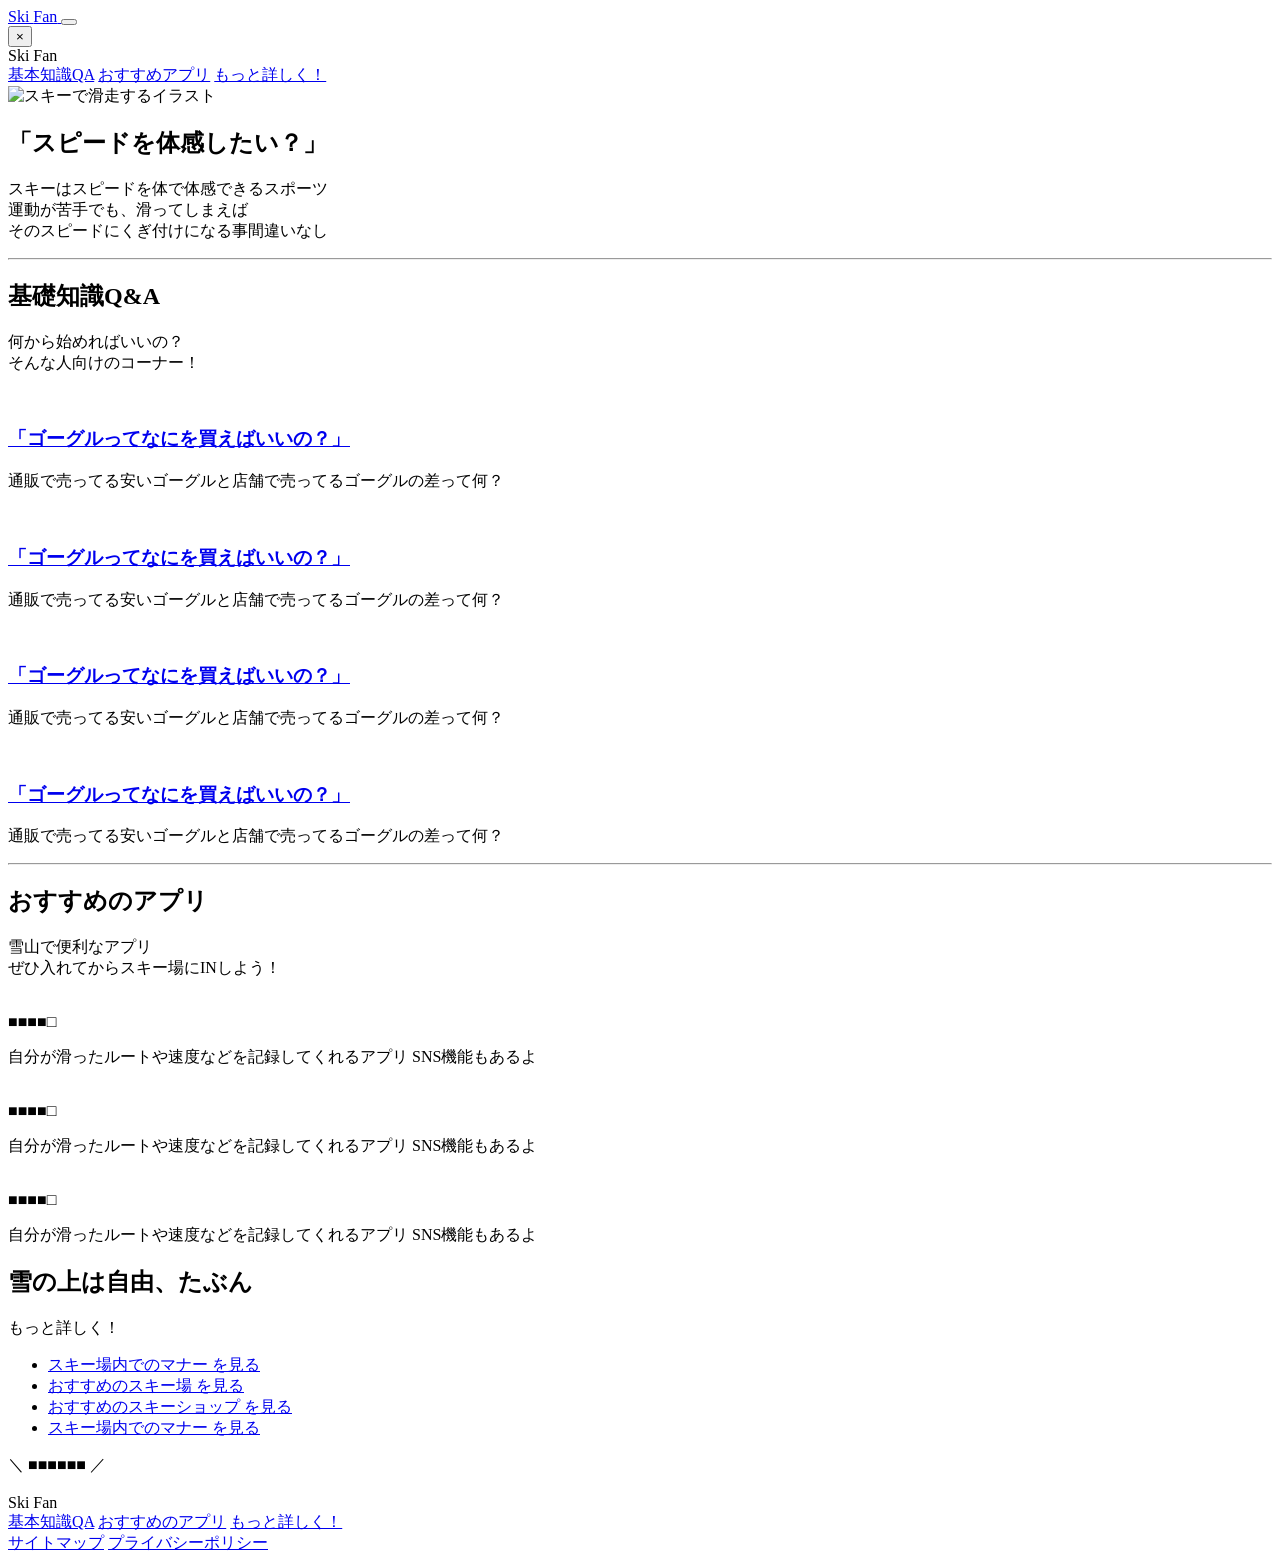
==== index.html @ c91d2675 "Update index.html 20260702更新トップページ" ====
<!doctype html>
<html lang="ja">
  <head>
    <meta charset="UTF-8" />
    <meta name="viewport" content="width=device-width, initial-scale=1.0" />
    <title>Ski Fan｜スキー初心者向け情報サイト</title>
    <link rel="stylesheet" href="css/common.css" />
    <link rel="stylesheet" href="css/style.css" />
  </head>
  <body>
    <!-- ヘッダー -->
    <header class="header">
      <a href="index.html" class="logo">
        Ski
        <span>Fan</span>
      </a>
      <button class="menu-toggle" aria-label="メニューを開く" aria-expanded="false">
        <span></span>
        <span></span>
        <span></span>
      </button>
    </header>

    <!-- ハンバーガーメニュー（開閉オーバーレイ） -->
    <div class="menu-overlay" id="menuOverlay">
      <button class="menu-close" aria-label="メニューを閉じる">×</button>
      <div class="menu-logo">
        Ski
        <span>Fan</span>
      </div>
      <nav class="menu-nav">
        <a href="#qa">基本知識QA</a>
        <a href="#apps">おすすめアプリ</a>
        <a href="#more">もっと詳しく！</a>
      </nav>
    </div>

    <main>
      <!-- ヒーロー -->
      <section class="hero">
        <img src="img/top.png" alt="スキーで滑走するイラスト" class="hero-img" />
      </section>

      <!-- キャッチコピー -->
      <section class="catch">
        <h1>「スピードを体感したい？」</h1>
        <p class="lead">
          スキーはスピードを体で体感できるスポーツ
          <br />
          運動が苦手でも、滑ってしまえば
          <br />
          そのスピードにくぎ付けになる事間違いなし
        </p>
      </section>

      <hr class="divider" />

      <!-- 基礎知識QA -->
      <section class="qa" id="qa">
        <div class="section-heading">
          <h2>基礎知識Q&A</h2>
          <p>
            何から始めればいいの？
            <br />
            そんな人向けのコーナー！
          </p>
        </div>

        <div class="qa-grid">
          <article class="qa-card">
            <a href="article.html" class="qa-thumb">
              <img src="images/qa-thumb-1.png" alt="" />
            </a>
            <h3><a href="article.html">「ゴーグルってなにを買えばいいの？」</a></h3>
            <p>通販で売ってる安いゴーグルと店舗で売ってるゴーグルの差って何？</p>
          </article>

          <article class="qa-card">
            <a href="article.html" class="qa-thumb">
              <img src="images/qa-thumb-2.png" alt="" />
            </a>
            <h3><a href="article.html">「ゴーグルってなにを買えばいいの？」</a></h3>
            <p>通販で売ってる安いゴーグルと店舗で売ってるゴーグルの差って何？</p>
          </article>

          <article class="qa-card">
            <a href="article.html" class="qa-thumb">
              <img src="images/qa-thumb-3.png" alt="" />
            </a>
            <h3><a href="article.html">「ゴーグルってなにを買えばいいの？」</a></h3>
            <p>通販で売ってる安いゴーグルと店舗で売ってるゴーグルの差って何？</p>
          </article>

          <article class="qa-card">
            <a href="article.html" class="qa-thumb">
              <img src="images/qa-thumb-4.png" alt="" />
            </a>
            <h3><a href="article.html">「ゴーグルってなにを買えばいいの？」</a></h3>
            <p>通販で売ってる安いゴーグルと店舗で売ってるゴーグルの差って何？</p>
          </article>
        </div>
      </section>

      <hr class="divider" />

      <!-- おすすめのアプリ -->
      <section class="apps" id="apps">
        <div class="section-heading">
          <h2>おすすめのアプリ</h2>
          <p>
            雪山で便利なアプリ
            <br />
            ぜひ入れてからスキー場にINしよう！
          </p>
        </div>

        <div class="apps-grid">
          <article class="app-card">
            <div class="app-thumb"><img src="images/app-thumb-1.png" alt="" /></div>
            <div class="app-rating" aria-label="評価4">■■■■□</div>
            <p>自分が滑ったルートや速度などを記録してくれるアプリ SNS機能もあるよ</p>
          </article>

          <article class="app-card">
            <div class="app-thumb"><img src="images/app-thumb-2.png" alt="" /></div>
            <div class="app-rating" aria-label="評価4">■■■■□</div>
            <p>自分が滑ったルートや速度などを記録してくれるアプリ SNS機能もあるよ</p>
          </article>

          <article class="app-card">
            <div class="app-thumb"><img src="images/app-thumb-3.png" alt="" /></div>
            <div class="app-rating" aria-label="評価4">■■■■□</div>
            <p>自分が滑ったルートや速度などを記録してくれるアプリ SNS機能もあるよ</p>
          </article>
        </div>
      </section>

      <!-- バナー：雪の上は自由、たぶん -->
      <section class="banner" id="more">
        <div class="banner-inner">
          <h2>雪の上は自由、たぶん</h2>
          <div class="banner-links">
            <p class="banner-links-title">もっと詳しく！</p>
            <ul>
              <li>
                <a href="#">
                  スキー場内でのマナー
                  <span>を見る</span>
                </a>
              </li>
              <li>
                <a href="#">
                  おすすめのスキー場
                  <span>を見る</span>
                </a>
              </li>
              <li>
                <a href="#">
                  おすすめのスキーショップ
                  <span>を見る</span>
                </a>
              </li>
              <li>
                <a href="#">
                  スキー場内でのマナー
                  <span>を見る</span>
                </a>
              </li>
            </ul>
          </div>
        </div>
      </section>

      <!-- 装飾区切り -->
      <div class="section-divider">
        <span class="arrow arrow-left">＼</span>
        <span class="marks">■■■■■■</span>
        <span class="arrow arrow-right">／</span>
      </div>

      <!-- CTA画像バナー -->
      <section class="cta-image">
        <img src="images/cta-banner.png" alt="" />
      </section>
    </main>

    <!-- フッター -->
    <footer class="footer">
      <div class="footer-logo">
        Ski
        <span>Fan</span>
      </div>
      <nav class="footer-nav">
        <a href="#qa">基本知識QA</a>
        <a href="#apps">おすすめのアプリ</a>
        <a href="#more">もっと詳しく！</a>
      </nav>
      <div class="footer-bottom">
        <a href="#">サイトマップ</a>
        <a href="#">プライバシーポリシー</a>
      </div>
    </footer>

    <script src="js/menu.js"></script>
  </body>
</html>
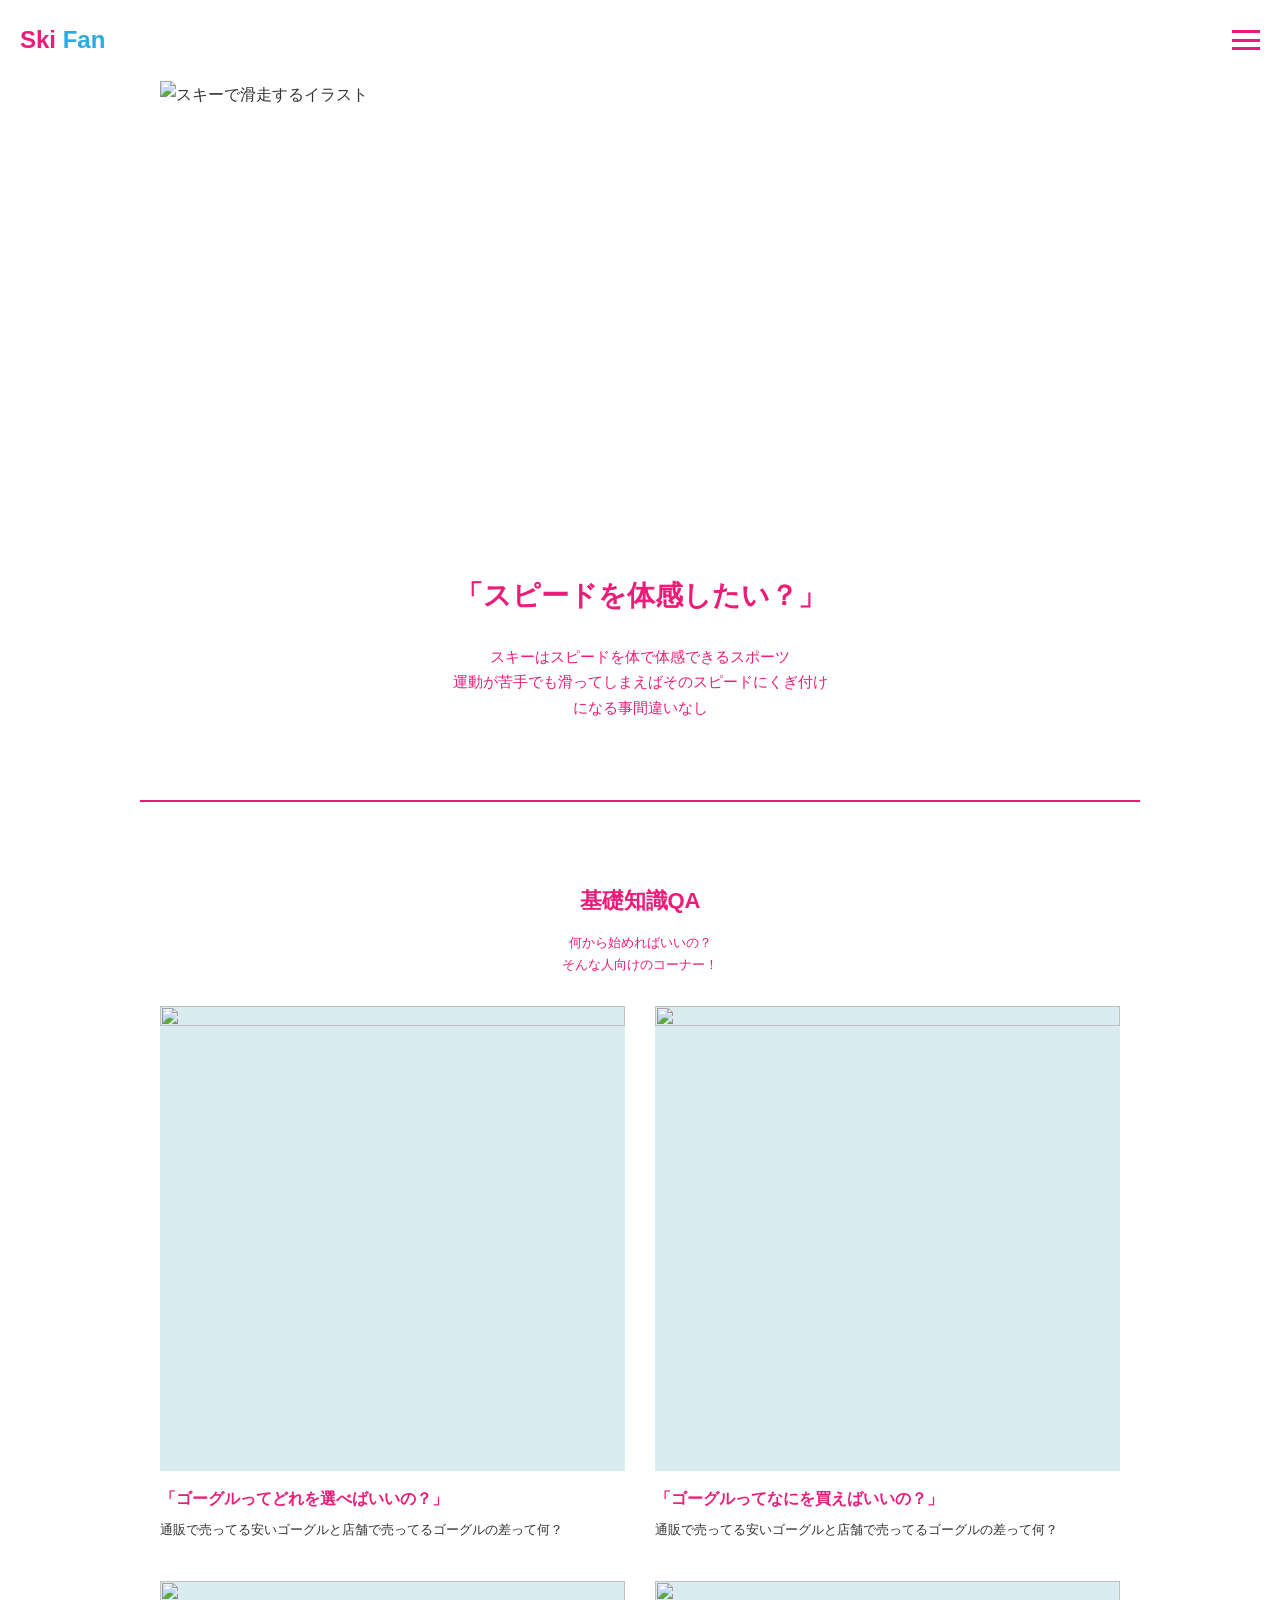
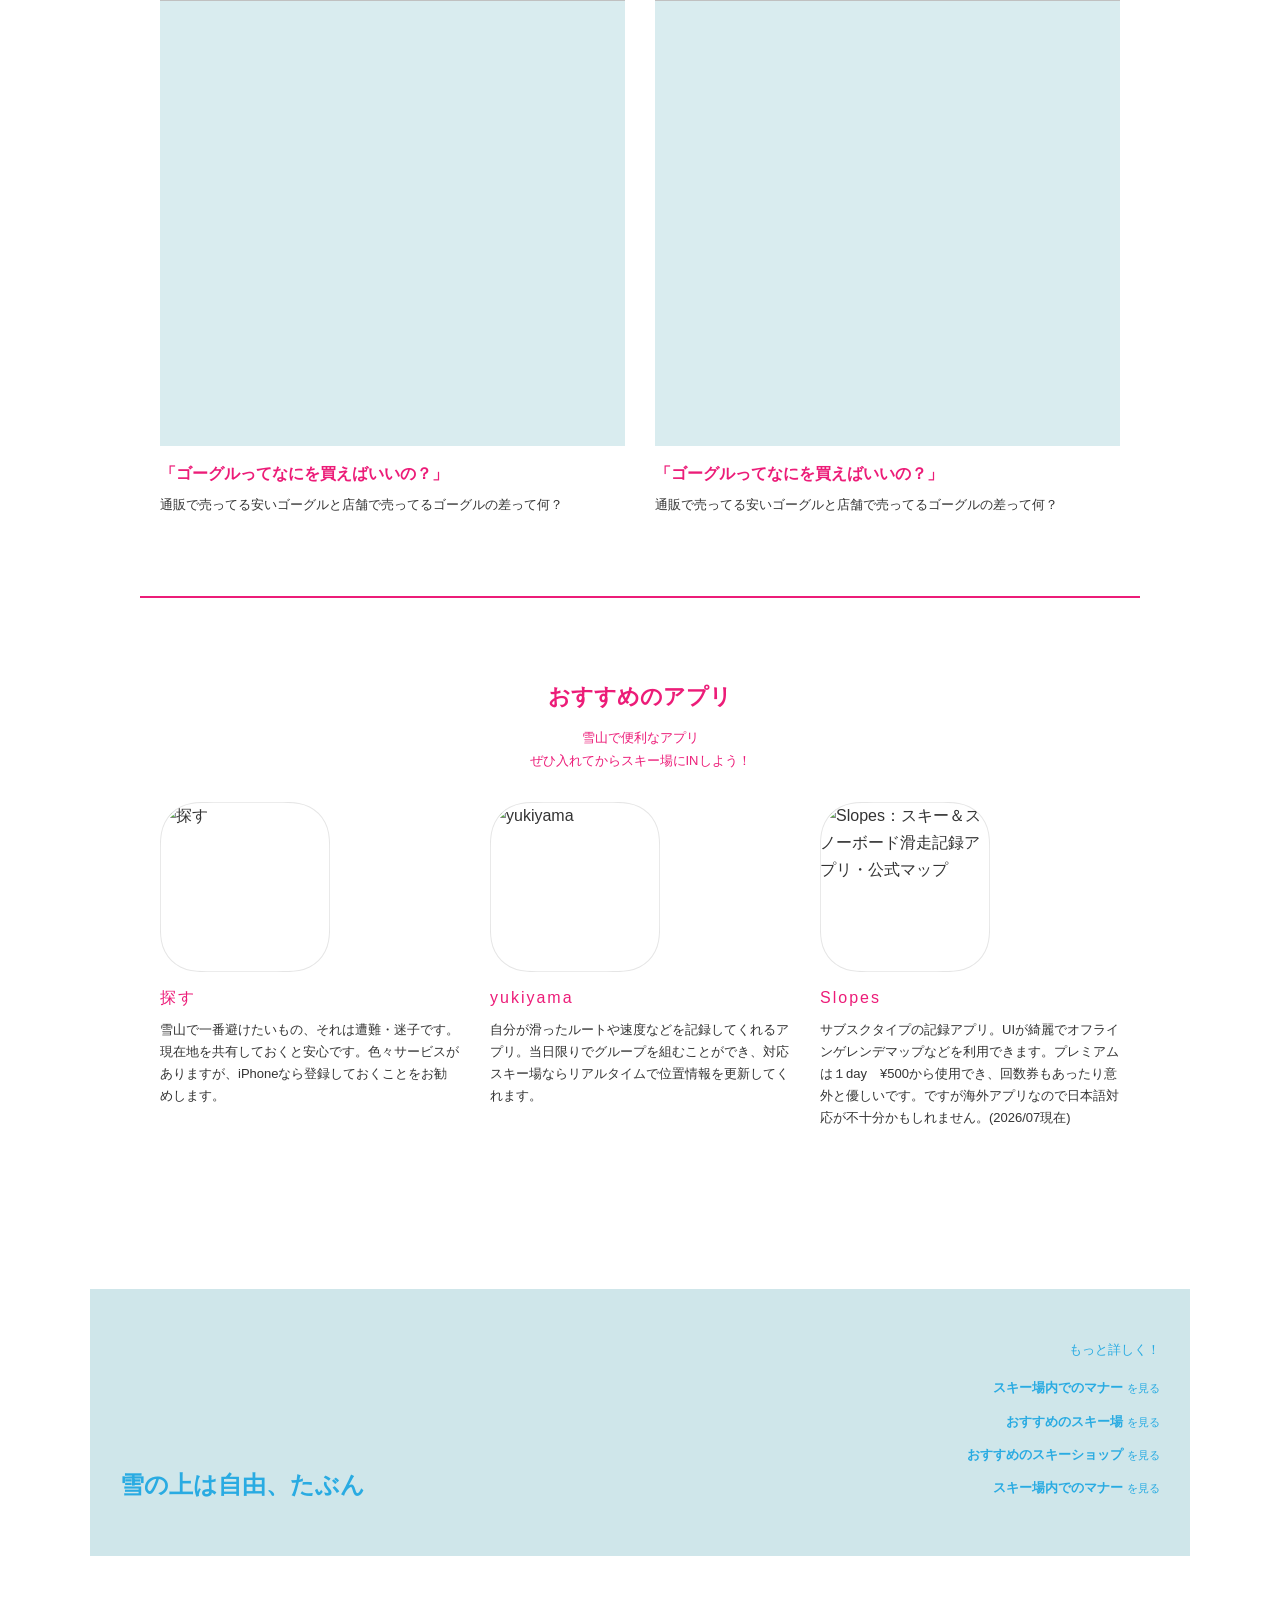
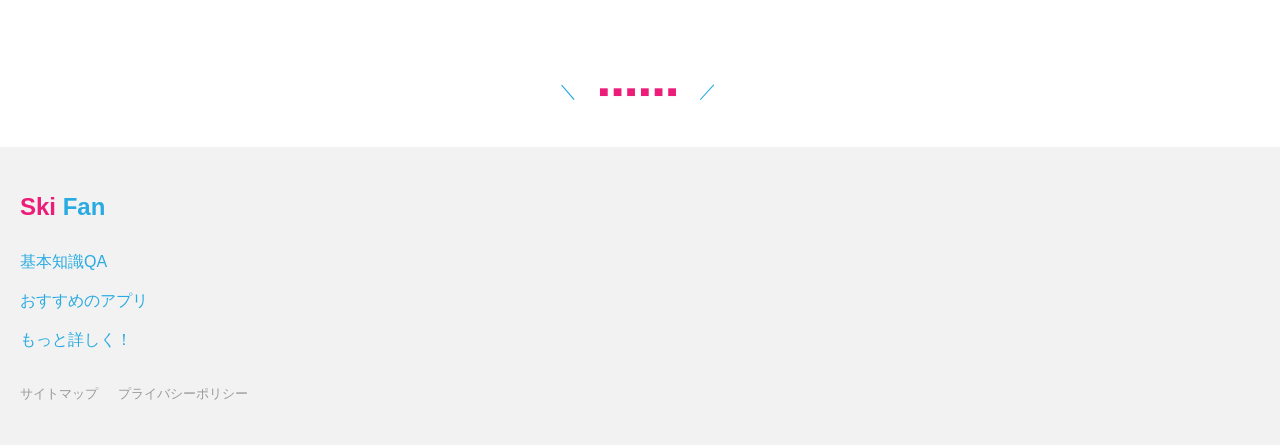
==== commit 0e4c4fad: "20260709更新　Top" ====
--- a/index.html
+++ b/index.html
@@ -6,59 +6,85 @@
     <title>Ski Fan｜スキー初心者向け情報サイト</title>
     <link rel="stylesheet" href="css/common.css" />
     <link rel="stylesheet" href="css/style.css" />
+    <link rel="preconnect" href="https://fonts.googleapis.com" />
+    <link rel="preconnect" href="https://fonts.gstatic.com" crossorigin />
+    <link href="https://fonts.googleapis.com/css2?family=Dela+Gothic+One&display=swap" rel="stylesheet" />
   </head>
+  <script src="js/menu.js"></script>
   <body>
-    <!-- ヘッダー -->
+    <!-- ============================================================
+     ヘッダー
+     ロゴ（左）とハンバーガーメニューのアイコン（右）を横並びに配置
+     ============================================================ -->
     <header class="header">
+      <!-- サイトロゴ。トップページへのリンクを兼ねる -->
       <a href="index.html" class="logo">
         Ski
         <span>Fan</span>
       </a>
-      <button class="menu-toggle" aria-label="メニューを開く" aria-expanded="false">
+
+      <!-- ①これは残す：開閉を判定するチェックボックス -->
+      <input type="checkbox" id="menuCheck" class="menu-check" />
+
+      <!-- ②これも残す：ハンバーガーアイコン -->
+      <label for="menuCheck" class="menu-toggle" aria-label="メニューを開く">
         <span></span>
         <span></span>
         <span></span>
-      </button>
+      </label>
+
+      <!-- ③これも残す：メニュー全体を覆うオーバーレイ -->
+      <div class="menu-overlay">
+        <label for="menuCheck" class="menu-close" aria-label="メニューを閉じる">×</label>
+        <div class="menu-logo">
+          Ski
+          <span>Fan</span>
+        </div>
+
+        <!-- ④ここだけ変更：labelで包むのをやめて、普通のaに戻す -->
+        <nav class="menu-nav">
+          <a href="index.html#qa">基本知識QA</a>
+          <a href="index.html#apps">おすすめアプリ</a>
+          <a href="index.html#more">もっと詳しく！</a>
+        </nav>
+      </div>
     </header>
 
-    <!-- ハンバーガーメニュー（開閉オーバーレイ） -->
-    <div class="menu-overlay" id="menuOverlay">
-      <button class="menu-close" aria-label="メニューを閉じる">×</button>
-      <div class="menu-logo">
-        Ski
-        <span>Fan</span>
-      </div>
-      <nav class="menu-nav">
-        <a href="#qa">基本知識QA</a>
-        <a href="#apps">おすすめアプリ</a>
-        <a href="#more">もっと詳しく！</a>
-      </nav>
-    </div>
-
     <main>
-      <!-- ヒーロー -->
+      <!-- ------------------------------------------------------------
+       ヒーローセクション
+       スキーヤーのイラスト1枚を大きく表示するだけのシンプルな構成
+       ------------------------------------------------------------ -->
       <section class="hero">
-        <img src="img/top.png" alt="スキーで滑走するイラスト" class="hero-img" />
-      </section>
-
-      <!-- キャッチコピー -->
+        <img src="img/Top1.png" alt="スキーで滑走するイラスト" class="hero-img" />
+      </section>
+
+      <!-- ------------------------------------------------------------
+       キャッチコピーセクション
+       見出し(h1)＋リード文
+       ------------------------------------------------------------ -->
       <section class="catch">
         <h1>「スピードを体感したい？」</h1>
         <p class="lead">
           スキーはスピードを体で体感できるスポーツ
           <br />
-          運動が苦手でも、滑ってしまえば
+          運動が苦手でも滑ってしまえばそのスピードにくぎ付け
           <br />
-          そのスピードにくぎ付けになる事間違いなし
+          になる事間違いなし
         </p>
       </section>
 
+      <!-- セクション間の区切り線（ピンクの1本線） -->
       <hr class="divider" />
 
-      <!-- 基礎知識QA -->
+      <!-- ------------------------------------------------------------
+       基礎知識QAセクション
+       見出しブロック＋カード4枚（2列×2行のグリッド）
+       ------------------------------------------------------------ -->
       <section class="qa" id="qa">
+        <!-- セクション共通の見出しブロック（タイトル＋説明文） -->
         <div class="section-heading">
-          <h2>基礎知識Q&A</h2>
+          <h2>基礎知識QA</h2>
           <p>
             何から始めればいいの？
             <br />
@@ -66,12 +92,17 @@
           </p>
         </div>
 
+        <!-- QAカードを並べるグリッド。CSS側で2列に指定している -->
         <div class="qa-grid">
+          <!-- ▼QAカード1枚分のセット。同じ構造を4回繰り返している -->
           <article class="qa-card">
+            <!-- サムネイル画像。クリックで記事詳細ページへ遷移 -->
             <a href="article.html" class="qa-thumb">
-              <img src="images/qa-thumb-1.png" alt="" />
-            </a>
-            <h3><a href="article.html">「ゴーグルってなにを買えばいいの？」</a></h3>
+              <img src="img/samune1.png" alt="" />
+            </a>
+            <!-- 記事タイトル（h3）もリンクにする -->
+            <h3><a href="article.html">「ゴーグルってどれを選べばいいの？」</a></h3>
+            <!-- 記事の要約文 -->
             <p>通販で売ってる安いゴーグルと店舗で売ってるゴーグルの差って何？</p>
           </article>
 
@@ -98,12 +129,18 @@
             <h3><a href="article.html">「ゴーグルってなにを買えばいいの？」</a></h3>
             <p>通販で売ってる安いゴーグルと店舗で売ってるゴーグルの差って何？</p>
           </article>
-        </div>
-      </section>
+          <!-- ▲QAカードここまで -->
+        </div>
+        <!-- /qa-grid -->
+      </section>
+      <!-- /qa -->
 
       <hr class="divider" />
 
-      <!-- おすすめのアプリ -->
+      <!-- ------------------------------------------------------------
+       おすすめのアプリセクション
+       見出しブロック＋カード3枚（横並び3列）
+       ------------------------------------------------------------ -->
       <section class="apps" id="apps">
         <div class="section-heading">
           <h2>おすすめのアプリ</h2>
@@ -115,33 +152,195 @@
         </div>
 
         <div class="apps-grid">
+          <!-- ▼アプリカード1枚分。同じ構造を3回繰り返している -->
           <article class="app-card">
-            <div class="app-thumb"><img src="images/app-thumb-1.png" alt="" /></div>
-            <div class="app-rating" aria-label="評価4">■■■■□</div>
-            <p>自分が滑ったルートや速度などを記録してくれるアプリ SNS機能もあるよ</p>
+            <a
+              href="https://apps.apple.com/jp/app/%E6%8E%A2%E3%81%99/id1514844621?itscg=30200&itsct=apps_box_artwork&mttnsubad=1514844621"
+              style="
+                position: relative;
+                width: 170px;
+                height: 170px;
+                overflow: hidden;
+                display: inline-block;
+                vertical-align: middle;
+                --app-icon-mask: url(&quot;data:image/svg+xml,%0A%3Csvg%20xmlns%3D%22http%3A%2F%2Fwww.w3.org%2F2000%2Fsvg%22%20xml%3Aspace%3D%22preserve%22%20viewBox%3D%220%200%20230.5%20230.5%22%3E%0A%20%20%3Cpath%20fill-rule%3D%22evenodd%22%20stroke-linejoin%3D%22round%22%20stroke-miterlimit%3D%221.4%22%20clip-rule%3D%22evenodd%22%20d%3D%22M158.2%20230H64.1a320%20320%200%200%201-7-.1c-5%200-10-.5-15-1.3a50.8%2050.8%200%200%201-14.4-4.8%2048.2%2048.2%200%200%201-21-21%2050.9%2050.9%200%200%201-4.8-14.4%20100.7%20100.7%200%200%201-1.3-15v-7l-.1-8.2V64.1a320%20320%200%200%201%20.1-7c0-5%20.5-10%201.3-15a50.7%2050.7%200%200%201%204.8-14.4%2048.2%2048.2%200%200%201%2021-21%2051%2051%200%200%201%2014.4-4.8c5-.8%2010-1.2%2015-1.3a320%20320%200%200%201%207%200l8.2-.1h94.1a320%20320%200%200%201%207%20.1c5%200%2010%20.5%2015%201.3a52%2052%200%200%201%2014.4%204.8%2048.2%2048.2%200%200%201%2021%2021%2050.9%2050.9%200%200%201%204.8%2014.4c.8%205%201.2%2010%201.3%2015a320%20320%200%200%201%20.1%207v102.3l-.1%207c0%205-.5%2010-1.3%2015a50.7%2050.7%200%200%201-4.8%2014.4%2048.2%2048.2%200%200%201-21%2021%2050.8%2050.8%200%200%201-14.4%204.8c-5%20.8-10%201.2-15%201.3a320%20320%200%200%201-7%200l-8.2.1z%22%2F%3E%0A%3C%2Fsvg%3E%0A&quot;);
+              "
+            >
+              <img
+                src="https://is1-ssl.mzstatic.com/image/thumb/Purple221/v4/e7/f8/dc/e7f8dca5-9326-58ce-a058-74269c035717/findmy-0-0-1x_U007epad-0-1-sRGB-85-220.png/540x540bb.jpg"
+                alt="探す"
+                style="
+                  width: 100%;
+                  height: 100%;
+                  object-fit: contain;
+                  mask-image: var(--app-icon-mask);
+                  -webkit-mask-image: var(--app-icon-mask);
+                "
+              />
+
+              <svg
+                xmlns="http://www.w3.org/2000/svg"
+                viewBox="0 0 230.5 230.5"
+                style="
+                  position: absolute;
+                  top: 0;
+                  left: 0;
+                  width: 100%;
+                  height: 100%;
+                  pointer-events: none;
+                  box-sizing: border-box;
+                "
+              >
+                <path
+                  fill="none"
+                  stroke="#000"
+                  stroke-linejoin="round"
+                  stroke-miterlimit="1.4"
+                  stroke-opacity=".1"
+                  stroke-width="1"
+                  d="M158.2 230H64.1a320 320 0 0 1-7-.1c-5 0-10-.5-15-1.3a50.8 50.8 0 0 1-14.4-4.8 48.2 48.2 0 0 1-21-21 50.9 50.9 0 0 1-4.8-14.4 100.7 100.7 0 0 1-1.3-15v-7l-.1-8.2V64.1a320 320 0 0 1 .1-7c0-5 .5-10 1.3-15a50.7 50.7 0 0 1 4.8-14.4 48.2 48.2 0 0 1 21-21 51 51 0 0 1 14.4-4.8c5-.8 10-1.2 15-1.3a320 320 0 0 1 7 0l8.2-.1h94.1a320 320 0 0 1 7 .1c5 0 10 .5 15 1.3a52 52 0 0 1 14.4 4.8 48.2 48.2 0 0 1 21 21 50.9 50.9 0 0 1 4.8 14.4c.8 5 1.2 10 1.3 15a320 320 0 0 1 .1 7v102.3l-.1 7c0 5-.5 10-1.3 15a50.7 50.7 0 0 1-4.8 14.4 48.2 48.2 0 0 1-21 21 50.8 50.8 0 0 1-14.4 4.8c-5 .8-10 1.2-15 1.3a320 320 0 0 1-7 0l-8.2.1z"
+                  clip-rule="evenodd"
+                  vector-effect="non-scaling-stroke"
+                />
+              </svg>
+            </a>
+            <div class="app-rating" aria-label="評価4">探す</div>
+            <p>
+              雪山で一番避けたいもの、それは遭難・迷子です。現在地を共有しておくと安心です。色々サービスがありますが、iPhoneなら登録しておくことをお勧めします。
+            </p>
           </article>
 
           <article class="app-card">
-            <div class="app-thumb"><img src="images/app-thumb-2.png" alt="" /></div>
-            <div class="app-rating" aria-label="評価4">■■■■□</div>
-            <p>自分が滑ったルートや速度などを記録してくれるアプリ SNS機能もあるよ</p>
+            <a
+              href="https://apps.apple.com/jp/app/yukiyama/id1147889436?itscg=30200&itsct=apps_box_artwork&mttnsubad=1147889436"
+              style="
+                position: relative;
+                width: 170px;
+                height: 170px;
+                overflow: hidden;
+                display: inline-block;
+                vertical-align: middle;
+                --app-icon-mask: url(&quot;data:image/svg+xml,%0A%3Csvg%20xmlns%3D%22http%3A%2F%2Fwww.w3.org%2F2000%2Fsvg%22%20xml%3Aspace%3D%22preserve%22%20viewBox%3D%220%200%20230.5%20230.5%22%3E%0A%20%20%3Cpath%20fill-rule%3D%22evenodd%22%20stroke-linejoin%3D%22round%22%20stroke-miterlimit%3D%221.4%22%20clip-rule%3D%22evenodd%22%20d%3D%22M158.2%20230H64.1a320%20320%200%200%201-7-.1c-5%200-10-.5-15-1.3a50.8%2050.8%200%200%201-14.4-4.8%2048.2%2048.2%200%200%201-21-21%2050.9%2050.9%200%200%201-4.8-14.4%20100.7%20100.7%200%200%201-1.3-15v-7l-.1-8.2V64.1a320%20320%200%200%201%20.1-7c0-5%20.5-10%201.3-15a50.7%2050.7%200%200%201%204.8-14.4%2048.2%2048.2%200%200%201%2021-21%2051%2051%200%200%201%2014.4-4.8c5-.8%2010-1.2%2015-1.3a320%20320%200%200%201%207%200l8.2-.1h94.1a320%20320%200%200%201%207%20.1c5%200%2010%20.5%2015%201.3a52%2052%200%200%201%2014.4%204.8%2048.2%2048.2%200%200%201%2021%2021%2050.9%2050.9%200%200%201%204.8%2014.4c.8%205%201.2%2010%201.3%2015a320%20320%200%200%201%20.1%207v102.3l-.1%207c0%205-.5%2010-1.3%2015a50.7%2050.7%200%200%201-4.8%2014.4%2048.2%2048.2%200%200%201-21%2021%2050.8%2050.8%200%200%201-14.4%204.8c-5%20.8-10%201.2-15%201.3a320%20320%200%200%201-7%200l-8.2.1z%22%2F%3E%0A%3C%2Fsvg%3E%0A&quot;);
+              "
+            >
+              <img
+                src="https://is1-ssl.mzstatic.com/image/thumb/Purple211/v4/50/df/f4/50dff437-3c5c-883f-e16b-d0c596890c22/AppIcon-0-0-1x_U007emarketing-0-8-0-85-220.png/540x540bb.jpg"
+                alt="yukiyama"
+                style="
+                  width: 100%;
+                  height: 100%;
+                  object-fit: contain;
+                  mask-image: var(--app-icon-mask);
+                  -webkit-mask-image: var(--app-icon-mask);
+                "
+              />
+
+              <svg
+                xmlns="http://www.w3.org/2000/svg"
+                viewBox="0 0 230.5 230.5"
+                style="
+                  position: absolute;
+                  top: 0;
+                  left: 0;
+                  width: 100%;
+                  height: 100%;
+                  pointer-events: none;
+                  box-sizing: border-box;
+                "
+              >
+                <path
+                  fill="none"
+                  stroke="#000"
+                  stroke-linejoin="round"
+                  stroke-miterlimit="1.4"
+                  stroke-opacity=".1"
+                  stroke-width="1"
+                  d="M158.2 230H64.1a320 320 0 0 1-7-.1c-5 0-10-.5-15-1.3a50.8 50.8 0 0 1-14.4-4.8 48.2 48.2 0 0 1-21-21 50.9 50.9 0 0 1-4.8-14.4 100.7 100.7 0 0 1-1.3-15v-7l-.1-8.2V64.1a320 320 0 0 1 .1-7c0-5 .5-10 1.3-15a50.7 50.7 0 0 1 4.8-14.4 48.2 48.2 0 0 1 21-21 51 51 0 0 1 14.4-4.8c5-.8 10-1.2 15-1.3a320 320 0 0 1 7 0l8.2-.1h94.1a320 320 0 0 1 7 .1c5 0 10 .5 15 1.3a52 52 0 0 1 14.4 4.8 48.2 48.2 0 0 1 21 21 50.9 50.9 0 0 1 4.8 14.4c.8 5 1.2 10 1.3 15a320 320 0 0 1 .1 7v102.3l-.1 7c0 5-.5 10-1.3 15a50.7 50.7 0 0 1-4.8 14.4 48.2 48.2 0 0 1-21 21 50.8 50.8 0 0 1-14.4 4.8c-5 .8-10 1.2-15 1.3a320 320 0 0 1-7 0l-8.2.1z"
+                  clip-rule="evenodd"
+                  vector-effect="non-scaling-stroke"
+                />
+              </svg>
+            </a>
+            <div class="app-rating" aria-label="評価4">yukiyama</div>
+            <p>
+              自分が滑ったルートや速度などを記録してくれるアプリ。当日限りでグループを組むことができ、対応スキー場ならリアルタイムで位置情報を更新してくれます。
+            </p>
           </article>
 
           <article class="app-card">
-            <div class="app-thumb"><img src="images/app-thumb-3.png" alt="" /></div>
-            <div class="app-rating" aria-label="評価4">■■■■□</div>
-            <p>自分が滑ったルートや速度などを記録してくれるアプリ SNS機能もあるよ</p>
-          </article>
-        </div>
-      </section>
-
-      <!-- バナー：雪の上は自由、たぶん -->
+            <a
+              href="https://apps.apple.com/jp/app/slopes-%E3%82%B9%E3%82%AD%E3%83%BC-%E3%82%B9%E3%83%8E%E3%83%BC%E3%83%9C%E3%83%BC%E3%83%89%E6%BB%91%E8%B5%B0%E8%A8%98%E9%8C%B2%E3%82%A2%E3%83%97%E3%83%AA-%E5%85%AC%E5%BC%8F%E3%83%9E%E3%83%83%E3%83%97/id643351983?itscg=30200&itsct=apps_box_artwork&mttnsubad=643351983"
+              style="
+                position: relative;
+                width: 170px;
+                height: 170px;
+                overflow: hidden;
+                display: inline-block;
+                vertical-align: middle;
+                --app-icon-mask: url(&quot;data:image/svg+xml,%0A%3Csvg%20xmlns%3D%22http%3A%2F%2Fwww.w3.org%2F2000%2Fsvg%22%20xml%3Aspace%3D%22preserve%22%20viewBox%3D%220%200%20230.5%20230.5%22%3E%0A%20%20%3Cpath%20fill-rule%3D%22evenodd%22%20stroke-linejoin%3D%22round%22%20stroke-miterlimit%3D%221.4%22%20clip-rule%3D%22evenodd%22%20d%3D%22M158.2%20230H64.1a320%20320%200%200%201-7-.1c-5%200-10-.5-15-1.3a50.8%2050.8%200%200%201-14.4-4.8%2048.2%2048.2%200%200%201-21-21%2050.9%2050.9%200%200%201-4.8-14.4%20100.7%20100.7%200%200%201-1.3-15v-7l-.1-8.2V64.1a320%20320%200%200%201%20.1-7c0-5%20.5-10%201.3-15a50.7%2050.7%200%200%201%204.8-14.4%2048.2%2048.2%200%200%201%2021-21%2051%2051%200%200%201%2014.4-4.8c5-.8%2010-1.2%2015-1.3a320%20320%200%200%201%207%200l8.2-.1h94.1a320%20320%200%200%201%207%20.1c5%200%2010%20.5%2015%201.3a52%2052%200%200%201%2014.4%204.8%2048.2%2048.2%200%200%201%2021%2021%2050.9%2050.9%200%200%201%204.8%2014.4c.8%205%201.2%2010%201.3%2015a320%20320%200%200%201%20.1%207v102.3l-.1%207c0%205-.5%2010-1.3%2015a50.7%2050.7%200%200%201-4.8%2014.4%2048.2%2048.2%200%200%201-21%2021%2050.8%2050.8%200%200%201-14.4%204.8c-5%20.8-10%201.2-15%201.3a320%20320%200%200%201-7%200l-8.2.1z%22%2F%3E%0A%3C%2Fsvg%3E%0A&quot;);
+              "
+            >
+              <img
+                src="https://is1-ssl.mzstatic.com/image/thumb/Purple221/v4/a1/0c/4f/a10c4feb-320f-6d91-ed82-7bc536413da1/AppIcon-release-0-0-1x_U007epad-0-1-0-0-sRGB-GLES2_U002c0-85-220.png/540x540bb.jpg"
+                alt="Slopes：スキー＆スノーボード滑走記録アプリ・公式マップ"
+                style="
+                  width: 100%;
+                  height: 100%;
+                  object-fit: contain;
+                  mask-image: var(--app-icon-mask);
+                  -webkit-mask-image: var(--app-icon-mask);
+                "
+              />
+
+              <svg
+                xmlns="http://www.w3.org/2000/svg"
+                viewBox="0 0 230.5 230.5"
+                style="
+                  position: absolute;
+                  top: 0;
+                  left: 0;
+                  width: 100%;
+                  height: 100%;
+                  pointer-events: none;
+                  box-sizing: border-box;
+                "
+              >
+                <path
+                  fill="none"
+                  stroke="#000"
+                  stroke-linejoin="round"
+                  stroke-miterlimit="1.4"
+                  stroke-opacity=".1"
+                  stroke-width="1"
+                  d="M158.2 230H64.1a320 320 0 0 1-7-.1c-5 0-10-.5-15-1.3a50.8 50.8 0 0 1-14.4-4.8 48.2 48.2 0 0 1-21-21 50.9 50.9 0 0 1-4.8-14.4 100.7 100.7 0 0 1-1.3-15v-7l-.1-8.2V64.1a320 320 0 0 1 .1-7c0-5 .5-10 1.3-15a50.7 50.7 0 0 1 4.8-14.4 48.2 48.2 0 0 1 21-21 51 51 0 0 1 14.4-4.8c5-.8 10-1.2 15-1.3a320 320 0 0 1 7 0l8.2-.1h94.1a320 320 0 0 1 7 .1c5 0 10 .5 15 1.3a52 52 0 0 1 14.4 4.8 48.2 48.2 0 0 1 21 21 50.9 50.9 0 0 1 4.8 14.4c.8 5 1.2 10 1.3 15a320 320 0 0 1 .1 7v102.3l-.1 7c0 5-.5 10-1.3 15a50.7 50.7 0 0 1-4.8 14.4 48.2 48.2 0 0 1-21 21 50.8 50.8 0 0 1-14.4 4.8c-5 .8-10 1.2-15 1.3a320 320 0 0 1-7 0l-8.2.1z"
+                  clip-rule="evenodd"
+                  vector-effect="non-scaling-stroke"
+                />
+              </svg>
+            </a>
+            <div class="app-rating" aria-label="評価4">Slopes</div>
+            <p>
+              サブスクタイプの記録アプリ。UIが綺麗でオフラインゲレンデマップなどを利用できます。プレミアムは１day　¥500から使用でき、回数券もあったり意外と優しいです。ですが海外アプリなので日本語対応が不十分かもしれません。(2026/07現在)
+            </p>
+          </article>
+          <!-- ▲アプリカードここまで -->
+        </div>
+        <!-- /apps-grid -->
+      </section>
+      <!-- /apps -->
+
+      <!-- ------------------------------------------------------------
+       バナーセクション「雪の上は自由、たぶん」
+       左に見出し、右下にリンク一覧という非対称の構成
+       ------------------------------------------------------------ -->
       <section class="banner" id="more">
         <div class="banner-inner">
           <h2>雪の上は自由、たぶん</h2>
+
           <div class="banner-links">
             <p class="banner-links-title">もっと詳しく！</p>
             <ul>
+              <!-- 「を見る」の部分だけ見た目を変えたいのでspanで分離している -->
               <li>
                 <a href="#">
                   スキー場内でのマナー
@@ -170,37 +369,48 @@
           </div>
         </div>
       </section>
-
-      <!-- 装飾区切り -->
+      <!-- /banner -->
+
+      <!-- ------------------------------------------------------------
+       装飾的な区切り要素（＼■■■■■■／）
+       意味を持たないただの飾りなのでsectionにせずdivで実装
+       ------------------------------------------------------------ -->
       <div class="section-divider">
         <span class="arrow arrow-left">＼</span>
         <span class="marks">■■■■■■</span>
         <span class="arrow arrow-right">／</span>
       </div>
 
-      <!-- CTA画像バナー -->
+      <!-- ------------------------------------------------------------
+       ページ下部のCTA画像バナー（用途未定のプレースホルダー画像）
+       ------------------------------------------------------------ -->
       <section class="cta-image">
         <img src="images/cta-banner.png" alt="" />
       </section>
     </main>
-
-    <!-- フッター -->
+    <!-- /main -->
+
+    <!-- ============================================================
+     フッター
+     ロゴ／ナビ／サイトマップ・プライバシーポリシーの3段構成
+     ============================================================ -->
     <footer class="footer">
       <div class="footer-logo">
         Ski
         <span>Fan</span>
       </div>
+
       <nav class="footer-nav">
         <a href="#qa">基本知識QA</a>
         <a href="#apps">おすすめのアプリ</a>
         <a href="#more">もっと詳しく！</a>
       </nav>
+
       <div class="footer-bottom">
         <a href="#">サイトマップ</a>
         <a href="#">プライバシーポリシー</a>
       </div>
     </footer>
-
-    <script src="js/menu.js"></script>
+    <!-- /footer -->
   </body>
 </html>
--- a/css/common.css
+++ b/css/common.css
@@ -0,0 +1,195 @@
+/* ==========================================================
+   common.css
+   全ページ共通のスタイル
+   （リセット・配色変数・ヘッダー／フッター／メニュー）
+   ========================================================== */
+
+/* ----------------------------------------------------------
+   CSS変数（カスタムプロパティ）
+   色やフォントなど、サイト全体で使い回す値をここにまとめておくと
+   後から一括で変更しやすくなる
+   ---------------------------------------------------------- */
+:root {
+  --color-pink: #ec1c78; /* ロゴやキャッチコピーに使うピンク */
+  --color-blue: #29abe2; /* "Fan"の文字やアクセントに使う水色 */
+  --color-bg-light: #f2f2f2; /* フッターなどの薄いグレー背景 */
+  --color-bg-pale: #cfe6ea; /* バナー背景などの薄い水色 */
+  --max-width: 1000px; /* PC版でコンテンツが横に伸びすぎないようにする最大幅 */
+  --section-space: 80px; /* セクションとセクションの間の基本の余白（縦のリズムを揃えるための共通値） */
+}
+
+/* ----------------------------------------------------------
+   ざっくりリセット
+   ブラウザ標準の余白や下線を消して、自分でゼロから組み立てやすくする
+   ---------------------------------------------------------- */
+* {
+  box-sizing: border-box; /* paddingやborderを幅に含めて計算する（サイズ計算が楽になる） */
+  margin: 0;
+  padding: 0;
+}
+
+body {
+  font-family: "Hiragino Kaku Gothic ProN", "Yu Gothic", sans-serif;
+  color: #333;
+  line-height: 1.7; /* 日本語は行間を広めにすると読みやすい */
+}
+
+a {
+  text-decoration: none; /* 下線を消す */
+  color: inherit; /* 親要素の文字色を引き継ぐ（リンクだけ青くならないように） */
+}
+
+img {
+  max-width: 100%; /* 親要素からはみ出さないようにする（レスポンシブの基本） */
+  display: block; /* 画像下にできる謎の隙間を消す */
+}
+
+ul {
+  list-style: none; /* ・（黒丸）を消す */
+}
+
+/* ==========================================================
+   ヘッダー
+   ========================================================== */
+.header {
+  display: flex; /* ロゴとメニューアイコンを横並びにする */
+  align-items: center; /* 縦方向は中央揃え */
+  justify-content: space-between; /* 左右の端に振り分ける */
+  padding: 20px;
+  position: relative; /* メニューアイコン(.menu-toggle)を絶対配置する際の基準にする場合に備えて */
+}
+
+.logo {
+  font-weight: bold;
+  font-size: 24px;
+  color: var(--color-pink);
+}
+
+/* ロゴ内の"Fan"の部分だけ水色にする（HTML側で <span>Fan</span> にしている） */
+.logo span {
+  color: var(--color-blue);
+}
+
+/* ==========================================================
+   ハンバーガーメニュー（CSSのみで開閉：チェックボックスハック）
+   ==========================================================
+   仕組みのおさらい：
+   1. <input type="checkbox" id="menuCheck"> を隠して用意
+   2. アイコンも閉じるボタンも <label for="menuCheck"> にしてあるので
+      クリックするとチェックボックスのON/OFFが切り替わる（JS不要）
+   3. 下記の「#menuCheck:checked ~ .menu-overlay」というセレクタで
+      「チェックが入っている時だけ、後ろにある.menu-overlayを表示する」
+      という指定をしている（～は「同じ階層より後にある要素」を選ぶ記号）
+   ========================================================== */
+
+/* チェックボックス自体は画面に見せたくないので非表示にする */
+.menu-check {
+  display: none;
+}
+
+/* ハンバーガーアイコン（3本線）の外枠 */
+.menu-toggle {
+  display: flex;
+  flex-direction: column;
+  justify-content: space-between;
+  width: 28px;
+  height: 20px;
+  cursor: pointer; /* クリックできることが分かるようにマウスカーソルを指マークに */
+}
+
+/* 3本線のうちの1本1本 */
+.menu-toggle span {
+  display: block;
+  height: 3px;
+  width: 100%;
+  background: var(--color-pink);
+}
+
+/* メニューオーバーレイ本体：ふだんは非表示 */
+.menu-overlay {
+  display: none; /* 通常時は非表示にしておく */
+  position: fixed; /* 画面に対して固定し、スクロールしても位置が動かないようにする */
+  inset: 0; /* top:0; right:0; bottom:0; left:0; と同じ意味（画面全体を覆う） */
+  background: var(--color-bg-light);
+  flex-direction: column;
+  align-items: center;
+  padding-top: 60px;
+  z-index: 100; /* 他の要素より手前に表示されるよう重ね順を上げる */
+}
+
+/* ★ここがCSSのみメニューの心臓部★
+   チェックボックス(#menuCheck)がチェックされている時だけ、
+   すぐ後ろにある.menu-overlayのdisplayをflexにして表示する */
+#menuCheck:checked ~ .menu-overlay {
+  display: flex;
+}
+
+/* メニュー内の閉じるボタン（×） */
+.menu-close {
+  position: absolute;
+  top: 20px;
+  right: 20px;
+  font-size: 28px;
+  color: var(--color-blue);
+  cursor: pointer;
+}
+
+.menu-logo {
+  font-weight: bold;
+  font-size: 28px;
+  color: var(--color-pink);
+  margin-bottom: 40px;
+}
+
+.menu-logo span {
+  color: var(--color-blue);
+}
+
+.menu-nav {
+  display: flex;
+  flex-direction: column;
+  gap: 24px;
+  text-align: center;
+}
+
+.menu-nav a {
+  color: var(--color-blue);
+  font-weight: bold;
+}
+
+/* ==========================================================
+   フッター
+   ========================================================== */
+.footer {
+  background: var(--color-bg-light);
+  padding: 40px 20px;
+}
+
+.footer-logo {
+  font-weight: bold;
+  font-size: 24px;
+  color: var(--color-pink);
+  margin-bottom: 20px;
+}
+
+.footer-logo span {
+  color: var(--color-blue);
+}
+
+.footer-nav {
+  display: flex;
+  flex-direction: column;
+  gap: 12px;
+  margin-bottom: 30px;
+}
+
+.footer-nav a {
+  color: var(--color-blue);
+}
+
+.footer-bottom {
+  display: flex;
+  gap: 20px;
+  font-size: 13px;
+  color: #999;
+}
--- a/css/style.css
+++ b/css/style.css
@@ -0,0 +1,266 @@
+/* ==========================================================
+   home.css
+   トップページ専用スタイル
+   （common.cssを読み込んだ上でこのファイルが追加で読み込まれる）
+   ========================================================== */
+
+/* ----------------------------------------------------------
+   ヒーローセクション
+   ---------------------------------------------------------- */
+.hero {
+  /* 画像自体はwidth:100%で画面幅いっぱいにするが、
+     セクション自体にmax-widthをかけて中央寄せにすることで
+     他のセクション（qa-grid等）と横位置を揃えている */
+  max-width: var(--max-width);
+  margin: 0 auto;
+  padding: 0 20px;
+}
+
+.hero-img {
+  width: 100%;
+  /* 元画像の縦横比のまま表示すると縦長になりすぎるため、
+     横長の比率（21:9）に固定してトリミング表示する。
+     object-fit: coverではみ出た部分は自動でカットされる */
+  aspect-ratio: 21 / 9;
+  object-fit: cover;
+  border-radius: 0 0 60px 60px;
+}
+
+/* ----------------------------------------------------------
+   キャッチコピーセクション
+   ---------------------------------------------------------- */
+.catch {
+  text-align: center;
+  padding: var(--section-space) 20px;
+}
+
+.catch h1 {
+  color: var(--color-pink);
+  font-size: 28px;
+  margin-bottom: 24px;
+}
+
+.catch .lead {
+  color: var(--color-pink);
+  font-size: 15px;
+  /* PCで横幅いっぱいに文字が伸びると読みにくいので、
+     読みやすい行の長さ（だいたい30〜40文字分）に上限をつけて中央寄せにする */
+  max-width: 480px;
+  margin: 0 auto;
+}
+
+/* ----------------------------------------------------------
+   セクション間の区切り線（ピンクの1本線）
+   ---------------------------------------------------------- */
+.divider {
+  border: none; /* デフォルトの立体的な線を消す */
+  border-top: 2px solid var(--color-pink);
+  /* 他のセクションと同じ最大幅・中央寄せにして、線の長さを揃える */
+  max-width: var(--max-width);
+  margin: 0 auto;
+}
+
+/* ----------------------------------------------------------
+   セクション共通の見出しブロック
+   （「基礎知識QA」「おすすめのアプリ」で共通のスタイル）
+   ---------------------------------------------------------- */
+.section-heading {
+  text-align: center;
+  padding: var(--section-space) 20px 30px;
+}
+
+.section-heading h2 {
+  color: var(--color-pink);
+  font-size: 22px;
+  margin-bottom: 12px;
+}
+
+.section-heading p {
+  color: var(--color-pink);
+  font-size: 13px;
+}
+
+/* ----------------------------------------------------------
+   基礎知識QA：カードグリッド（PCは2列）
+   ---------------------------------------------------------- */
+.qa-grid {
+  display: grid;
+  grid-template-columns: 1fr 1fr; /* 均等幅の2列 */
+  gap: 40px 30px; /* 縦40px・横30pxの間隔 */
+  max-width: var(--max-width);
+  margin: 0 auto; /* 中央寄せ */
+  padding: 0 20px var(--section-space);
+}
+
+/* サムネイル画像。正方形にトリミングして表示を揃える */
+.qa-thumb img {
+  width: 100%;
+  aspect-ratio: 1 / 1; /* 縦横比を1:1に固定（正方形） */
+  object-fit: cover; /* はみ出た部分は切り取って隙間なく敷き詰める */
+  background: #d9ecef; /* 画像読み込み前のプレースホルダー色 */
+}
+
+/* 元デザインではタイトル・説明文とも中央揃えではなく、
+   画像の左端にそろえて左揃えで配置されているのでここで指定する */
+.qa-card {
+  text-align: left;
+}
+
+.qa-card h3 {
+  color: var(--color-pink);
+  font-size: 16px;
+  margin: 16px 0 8px;
+  line-height: 1.5;
+}
+
+.qa-card p {
+  font-size: 13px;
+  color: #333;
+}
+
+/* ----------------------------------------------------------
+   おすすめのアプリ：カードグリッド（PCは3列）
+   ---------------------------------------------------------- */
+.apps-grid {
+  display: grid;
+  grid-template-columns: repeat(3, 1fr); /* 均等幅の3列を繰り返す */
+  gap: 30px;
+  max-width: var(--max-width);
+  margin: 0 auto;
+  padding: 0 20px var(--section-space);
+}
+
+/* アプリカードもQAカードと同様に左揃えにする */
+.app-card {
+  text-align: left;
+}
+
+.app-thumb img {
+  width: 100%;
+  aspect-ratio: 1 / 1;
+  object-fit: cover;
+  background: #d9ecef;
+}
+
+.app-rating {
+  color: var(--color-pink);
+  margin: 12px 0 8px;
+  letter-spacing: 2px; /* ■同士の間隔を少し空ける */
+}
+
+.app-card p {
+  font-size: 13px;
+  color: #333;
+}
+
+/* ----------------------------------------------------------
+   バナー「雪の上は自由、たぶん」
+   左に見出し、右下にリンク一覧という非対称レイアウト
+   ---------------------------------------------------------- */
+.banner {
+  background: var(--color-bg-pale);
+  margin: var(--section-space) auto;
+  max-width: 1100px;
+  padding: 50px 30px;
+}
+
+.banner-inner {
+  display: flex;
+  flex-wrap: wrap; /* 幅が足りない時は自動で折り返す（＝スマホ対応） */
+  justify-content: space-between;
+  align-items: flex-end; /* 下端をそろえる（画像のように見出しは上、リンクは下寄せ） */
+  gap: 30px;
+}
+
+.banner h2 {
+  color: var(--color-blue);
+  font-size: 24px;
+}
+
+.banner-links-title {
+  color: var(--color-blue);
+  font-size: 13px;
+  margin-bottom: 12px;
+  text-align: right;
+}
+
+.banner-links ul li {
+  text-align: right;
+  margin-bottom: 6px;
+}
+
+.banner-links a {
+  color: var(--color-blue);
+  font-size: 13px;
+  font-weight: bold;
+}
+
+/* 「を見る」の部分だけ少し弱めた見た目にする */
+.banner-links a span {
+  font-weight: normal;
+  font-size: 11px;
+}
+
+/* ----------------------------------------------------------
+   装飾的な区切りマーク（＼■■■■■■／）
+   ---------------------------------------------------------- */
+.section-divider {
+  text-align: center;
+  color: var(--color-pink);
+  padding: 40px 0;
+  letter-spacing: 4px;
+}
+
+/* ＼／の矢印部分だけ少し大きめ＆水色にして、間の■と差をつける */
+.section-divider .arrow {
+  color: var(--color-blue);
+  font-size: 18px;
+  margin: 0 10px;
+}
+
+/* ----------------------------------------------------------
+   下部のCTA画像バナー
+   ---------------------------------------------------------- */
+.cta-image img {
+  width: 100%;
+  background: #d9ecef; /* 画像未設置時のプレースホルダー */
+}
+
+/* ==========================================================
+   レスポンシブ対応（スマホ幅）
+   767px以下の画面ではここに書いたスタイルで上書きされる
+   ========================================================== */
+@media (max-width: 767px) {
+  /* おすすめのアプリは3列→1列（縦積み）にする */
+  .apps-grid {
+    grid-template-columns: 1fr;
+  }
+
+  /* バナーは横並び→縦並びにして、文字も中央寄せに変更する */
+  .banner-inner {
+    flex-direction: column;
+    align-items: center;
+  }
+
+  .banner-links-title,
+  .banner-links ul li {
+    text-align: center;
+  }
+
+  .catch h1 {
+    font-size: 22px;
+  }
+
+  /* スマホ幅の元デザインではQA・アプリカードの文字が中央揃えに見えるため、
+     PCでの左揃え指定をここで中央揃えに上書きする */
+  .qa-card,
+  .app-card {
+    text-align: center;
+  }
+
+  /* 画面が狭くなった分、ヒーロー画像の角丸も少し控えめにする */
+  .hero-img {
+    aspect-ratio: 4 / 3; /* スマホでは横長すぎると人物が小さくなるので、少し縦長寄りの比率に切り替える */
+    border-radius: 0 0 30px 30px;
+  }
+}
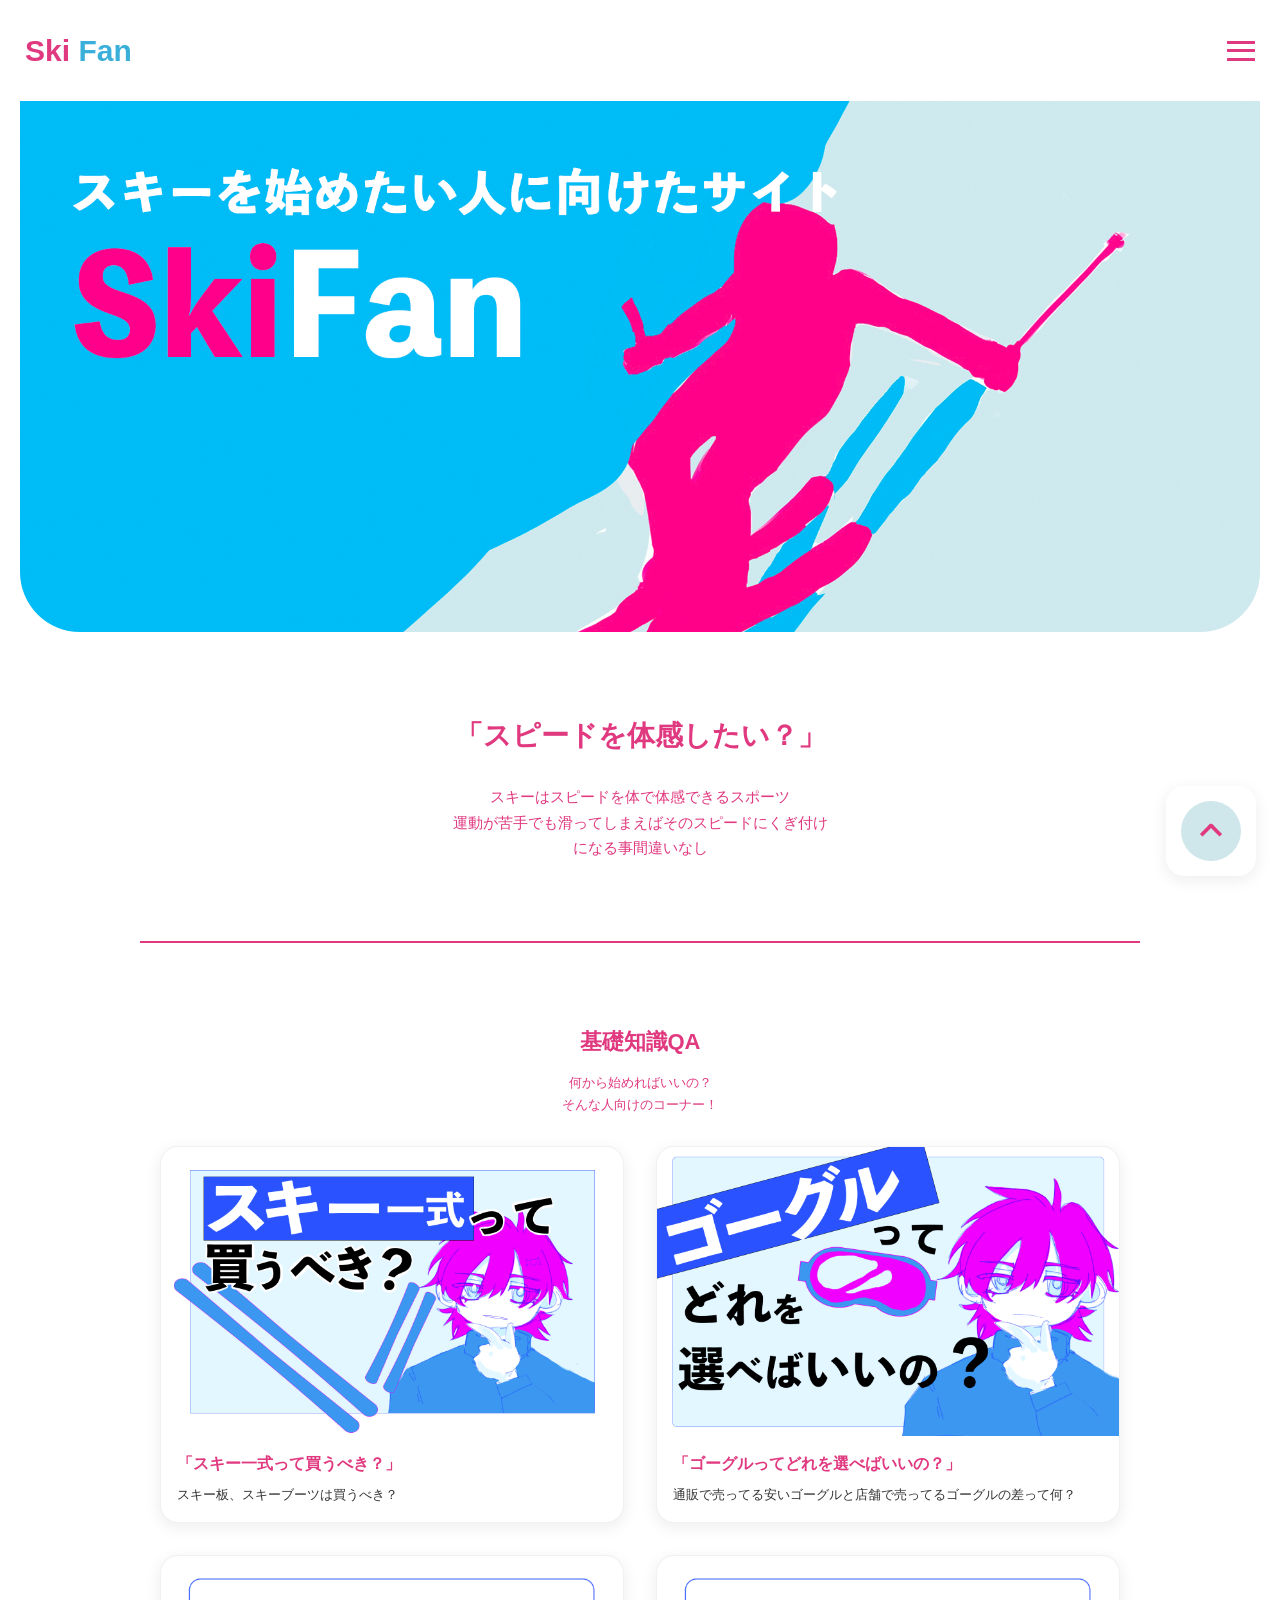
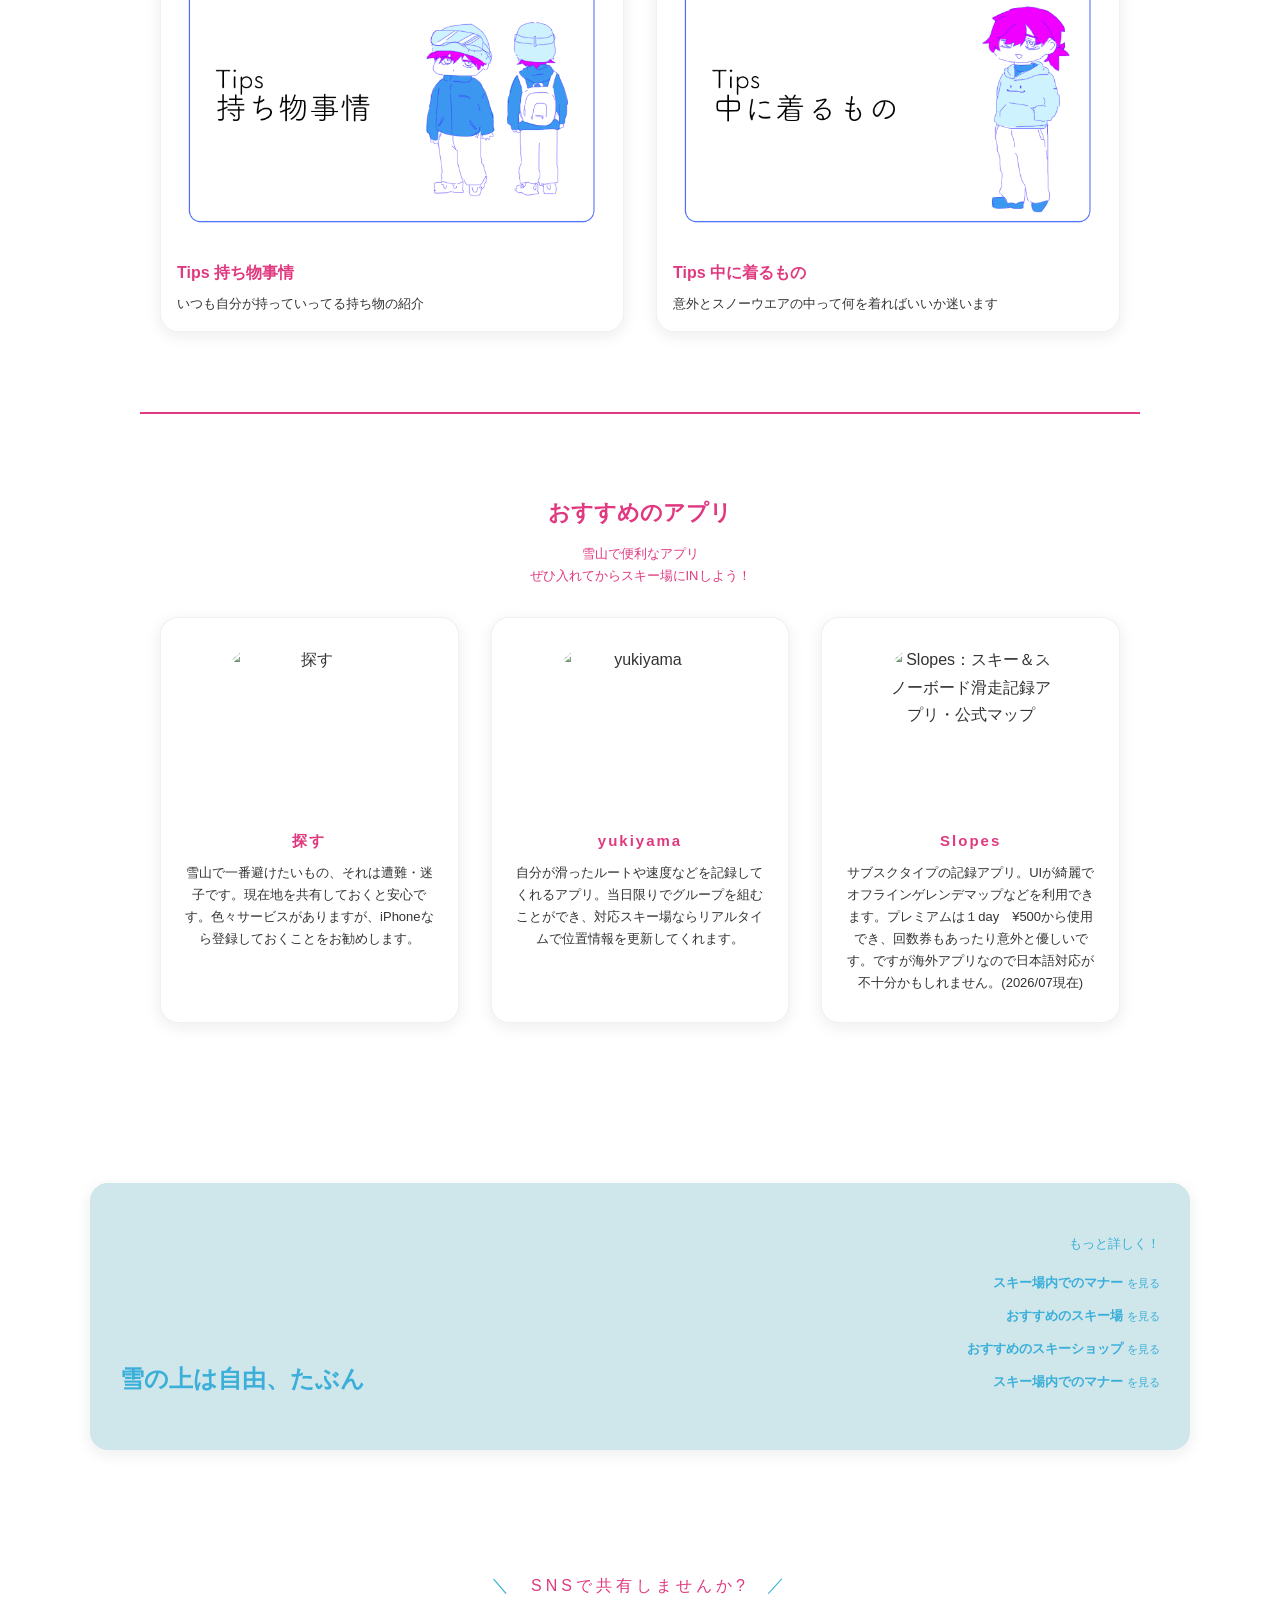
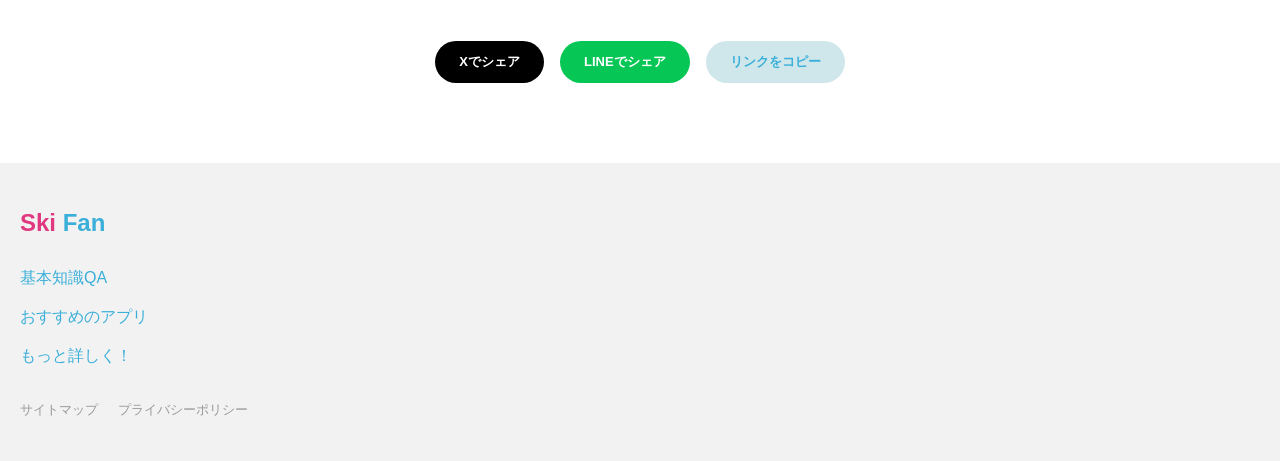
==== commit 607d85a5: "Add files via upload 最終課題提出" ====
--- a/index.html
+++ b/index.html
@@ -1,416 +1,281 @@
-<!doctype html>
-<html lang="ja">
-  <head>
-    <meta charset="UTF-8" />
-    <meta name="viewport" content="width=device-width, initial-scale=1.0" />
-    <title>Ski Fan｜スキー初心者向け情報サイト</title>
-    <link rel="stylesheet" href="css/common.css" />
-    <link rel="stylesheet" href="css/style.css" />
-    <link rel="preconnect" href="https://fonts.googleapis.com" />
-    <link rel="preconnect" href="https://fonts.gstatic.com" crossorigin />
-    <link href="https://fonts.googleapis.com/css2?family=Dela+Gothic+One&display=swap" rel="stylesheet" />
-  </head>
-  <script src="js/menu.js"></script>
-  <body>
-    <!-- ============================================================
-     ヘッダー
-     ロゴ（左）とハンバーガーメニューのアイコン（右）を横並びに配置
-     ============================================================ -->
-    <header class="header">
-      <!-- サイトロゴ。トップページへのリンクを兼ねる -->
-      <a href="index.html" class="logo">
-        Ski
-        <span>Fan</span>
-      </a>
-
-      <!-- ①これは残す：開閉を判定するチェックボックス -->
-      <input type="checkbox" id="menuCheck" class="menu-check" />
-
-      <!-- ②これも残す：ハンバーガーアイコン -->
-      <label for="menuCheck" class="menu-toggle" aria-label="メニューを開く">
-        <span></span>
-        <span></span>
-        <span></span>
-      </label>
-
-      <!-- ③これも残す：メニュー全体を覆うオーバーレイ -->
-      <div class="menu-overlay">
-        <label for="menuCheck" class="menu-close" aria-label="メニューを閉じる">×</label>
-        <div class="menu-logo">
-          Ski
-          <span>Fan</span>
-        </div>
-
-        <!-- ④ここだけ変更：labelで包むのをやめて、普通のaに戻す -->
-        <nav class="menu-nav">
-          <a href="index.html#qa">基本知識QA</a>
-          <a href="index.html#apps">おすすめアプリ</a>
-          <a href="index.html#more">もっと詳しく！</a>
-        </nav>
-      </div>
-    </header>
-
-    <main>
-      <!-- ------------------------------------------------------------
-       ヒーローセクション
-       スキーヤーのイラスト1枚を大きく表示するだけのシンプルな構成
-       ------------------------------------------------------------ -->
-      <section class="hero">
-        <img src="img/Top1.png" alt="スキーで滑走するイラスト" class="hero-img" />
-      </section>
-
-      <!-- ------------------------------------------------------------
-       キャッチコピーセクション
-       見出し(h1)＋リード文
-       ------------------------------------------------------------ -->
-      <section class="catch">
-        <h1>「スピードを体感したい？」</h1>
-        <p class="lead">
-          スキーはスピードを体で体感できるスポーツ
-          <br />
-          運動が苦手でも滑ってしまえばそのスピードにくぎ付け
-          <br />
-          になる事間違いなし
-        </p>
-      </section>
-
-      <!-- セクション間の区切り線（ピンクの1本線） -->
-      <hr class="divider" />
-
-      <!-- ------------------------------------------------------------
-       基礎知識QAセクション
-       見出しブロック＋カード4枚（2列×2行のグリッド）
-       ------------------------------------------------------------ -->
-      <section class="qa" id="qa">
-        <!-- セクション共通の見出しブロック（タイトル＋説明文） -->
-        <div class="section-heading">
-          <h2>基礎知識QA</h2>
-          <p>
-            何から始めればいいの？
-            <br />
-            そんな人向けのコーナー！
-          </p>
-        </div>
-
-        <!-- QAカードを並べるグリッド。CSS側で2列に指定している -->
-        <div class="qa-grid">
-          <!-- ▼QAカード1枚分のセット。同じ構造を4回繰り返している -->
-          <article class="qa-card">
-            <!-- サムネイル画像。クリックで記事詳細ページへ遷移 -->
-            <a href="article.html" class="qa-thumb">
-              <img src="img/samune1.png" alt="" />
-            </a>
-            <!-- 記事タイトル（h3）もリンクにする -->
-            <h3><a href="article.html">「ゴーグルってどれを選べばいいの？」</a></h3>
-            <!-- 記事の要約文 -->
-            <p>通販で売ってる安いゴーグルと店舗で売ってるゴーグルの差って何？</p>
-          </article>
-
-          <article class="qa-card">
-            <a href="article.html" class="qa-thumb">
-              <img src="images/qa-thumb-2.png" alt="" />
-            </a>
-            <h3><a href="article.html">「ゴーグルってなにを買えばいいの？」</a></h3>
-            <p>通販で売ってる安いゴーグルと店舗で売ってるゴーグルの差って何？</p>
-          </article>
-
-          <article class="qa-card">
-            <a href="article.html" class="qa-thumb">
-              <img src="images/qa-thumb-3.png" alt="" />
-            </a>
-            <h3><a href="article.html">「ゴーグルってなにを買えばいいの？」</a></h3>
-            <p>通販で売ってる安いゴーグルと店舗で売ってるゴーグルの差って何？</p>
-          </article>
-
-          <article class="qa-card">
-            <a href="article.html" class="qa-thumb">
-              <img src="images/qa-thumb-4.png" alt="" />
-            </a>
-            <h3><a href="article.html">「ゴーグルってなにを買えばいいの？」</a></h3>
-            <p>通販で売ってる安いゴーグルと店舗で売ってるゴーグルの差って何？</p>
-          </article>
-          <!-- ▲QAカードここまで -->
-        </div>
-        <!-- /qa-grid -->
-      </section>
-      <!-- /qa -->
-
-      <hr class="divider" />
-
-      <!-- ------------------------------------------------------------
-       おすすめのアプリセクション
-       見出しブロック＋カード3枚（横並び3列）
-       ------------------------------------------------------------ -->
-      <section class="apps" id="apps">
-        <div class="section-heading">
-          <h2>おすすめのアプリ</h2>
-          <p>
-            雪山で便利なアプリ
-            <br />
-            ぜひ入れてからスキー場にINしよう！
-          </p>
-        </div>
-
-        <div class="apps-grid">
-          <!-- ▼アプリカード1枚分。同じ構造を3回繰り返している -->
-          <article class="app-card">
-            <a
-              href="https://apps.apple.com/jp/app/%E6%8E%A2%E3%81%99/id1514844621?itscg=30200&itsct=apps_box_artwork&mttnsubad=1514844621"
-              style="
-                position: relative;
-                width: 170px;
-                height: 170px;
-                overflow: hidden;
-                display: inline-block;
-                vertical-align: middle;
-                --app-icon-mask: url(&quot;data:image/svg+xml,%0A%3Csvg%20xmlns%3D%22http%3A%2F%2Fwww.w3.org%2F2000%2Fsvg%22%20xml%3Aspace%3D%22preserve%22%20viewBox%3D%220%200%20230.5%20230.5%22%3E%0A%20%20%3Cpath%20fill-rule%3D%22evenodd%22%20stroke-linejoin%3D%22round%22%20stroke-miterlimit%3D%221.4%22%20clip-rule%3D%22evenodd%22%20d%3D%22M158.2%20230H64.1a320%20320%200%200%201-7-.1c-5%200-10-.5-15-1.3a50.8%2050.8%200%200%201-14.4-4.8%2048.2%2048.2%200%200%201-21-21%2050.9%2050.9%200%200%201-4.8-14.4%20100.7%20100.7%200%200%201-1.3-15v-7l-.1-8.2V64.1a320%20320%200%200%201%20.1-7c0-5%20.5-10%201.3-15a50.7%2050.7%200%200%201%204.8-14.4%2048.2%2048.2%200%200%201%2021-21%2051%2051%200%200%201%2014.4-4.8c5-.8%2010-1.2%2015-1.3a320%20320%200%200%201%207%200l8.2-.1h94.1a320%20320%200%200%201%207%20.1c5%200%2010%20.5%2015%201.3a52%2052%200%200%201%2014.4%204.8%2048.2%2048.2%200%200%201%2021%2021%2050.9%2050.9%200%200%201%204.8%2014.4c.8%205%201.2%2010%201.3%2015a320%20320%200%200%201%20.1%207v102.3l-.1%207c0%205-.5%2010-1.3%2015a50.7%2050.7%200%200%201-4.8%2014.4%2048.2%2048.2%200%200%201-21%2021%2050.8%2050.8%200%200%201-14.4%204.8c-5%20.8-10%201.2-15%201.3a320%20320%200%200%201-7%200l-8.2.1z%22%2F%3E%0A%3C%2Fsvg%3E%0A&quot;);
-              "
-            >
-              <img
-                src="https://is1-ssl.mzstatic.com/image/thumb/Purple221/v4/e7/f8/dc/e7f8dca5-9326-58ce-a058-74269c035717/findmy-0-0-1x_U007epad-0-1-sRGB-85-220.png/540x540bb.jpg"
-                alt="探す"
-                style="
-                  width: 100%;
-                  height: 100%;
-                  object-fit: contain;
-                  mask-image: var(--app-icon-mask);
-                  -webkit-mask-image: var(--app-icon-mask);
-                "
-              />
-
-              <svg
-                xmlns="http://www.w3.org/2000/svg"
-                viewBox="0 0 230.5 230.5"
-                style="
-                  position: absolute;
-                  top: 0;
-                  left: 0;
-                  width: 100%;
-                  height: 100%;
-                  pointer-events: none;
-                  box-sizing: border-box;
-                "
-              >
-                <path
-                  fill="none"
-                  stroke="#000"
-                  stroke-linejoin="round"
-                  stroke-miterlimit="1.4"
-                  stroke-opacity=".1"
-                  stroke-width="1"
-                  d="M158.2 230H64.1a320 320 0 0 1-7-.1c-5 0-10-.5-15-1.3a50.8 50.8 0 0 1-14.4-4.8 48.2 48.2 0 0 1-21-21 50.9 50.9 0 0 1-4.8-14.4 100.7 100.7 0 0 1-1.3-15v-7l-.1-8.2V64.1a320 320 0 0 1 .1-7c0-5 .5-10 1.3-15a50.7 50.7 0 0 1 4.8-14.4 48.2 48.2 0 0 1 21-21 51 51 0 0 1 14.4-4.8c5-.8 10-1.2 15-1.3a320 320 0 0 1 7 0l8.2-.1h94.1a320 320 0 0 1 7 .1c5 0 10 .5 15 1.3a52 52 0 0 1 14.4 4.8 48.2 48.2 0 0 1 21 21 50.9 50.9 0 0 1 4.8 14.4c.8 5 1.2 10 1.3 15a320 320 0 0 1 .1 7v102.3l-.1 7c0 5-.5 10-1.3 15a50.7 50.7 0 0 1-4.8 14.4 48.2 48.2 0 0 1-21 21 50.8 50.8 0 0 1-14.4 4.8c-5 .8-10 1.2-15 1.3a320 320 0 0 1-7 0l-8.2.1z"
-                  clip-rule="evenodd"
-                  vector-effect="non-scaling-stroke"
-                />
-              </svg>
-            </a>
-            <div class="app-rating" aria-label="評価4">探す</div>
-            <p>
-              雪山で一番避けたいもの、それは遭難・迷子です。現在地を共有しておくと安心です。色々サービスがありますが、iPhoneなら登録しておくことをお勧めします。
-            </p>
-          </article>
-
-          <article class="app-card">
-            <a
-              href="https://apps.apple.com/jp/app/yukiyama/id1147889436?itscg=30200&itsct=apps_box_artwork&mttnsubad=1147889436"
-              style="
-                position: relative;
-                width: 170px;
-                height: 170px;
-                overflow: hidden;
-                display: inline-block;
-                vertical-align: middle;
-                --app-icon-mask: url(&quot;data:image/svg+xml,%0A%3Csvg%20xmlns%3D%22http%3A%2F%2Fwww.w3.org%2F2000%2Fsvg%22%20xml%3Aspace%3D%22preserve%22%20viewBox%3D%220%200%20230.5%20230.5%22%3E%0A%20%20%3Cpath%20fill-rule%3D%22evenodd%22%20stroke-linejoin%3D%22round%22%20stroke-miterlimit%3D%221.4%22%20clip-rule%3D%22evenodd%22%20d%3D%22M158.2%20230H64.1a320%20320%200%200%201-7-.1c-5%200-10-.5-15-1.3a50.8%2050.8%200%200%201-14.4-4.8%2048.2%2048.2%200%200%201-21-21%2050.9%2050.9%200%200%201-4.8-14.4%20100.7%20100.7%200%200%201-1.3-15v-7l-.1-8.2V64.1a320%20320%200%200%201%20.1-7c0-5%20.5-10%201.3-15a50.7%2050.7%200%200%201%204.8-14.4%2048.2%2048.2%200%200%201%2021-21%2051%2051%200%200%201%2014.4-4.8c5-.8%2010-1.2%2015-1.3a320%20320%200%200%201%207%200l8.2-.1h94.1a320%20320%200%200%201%207%20.1c5%200%2010%20.5%2015%201.3a52%2052%200%200%201%2014.4%204.8%2048.2%2048.2%200%200%201%2021%2021%2050.9%2050.9%200%200%201%204.8%2014.4c.8%205%201.2%2010%201.3%2015a320%20320%200%200%201%20.1%207v102.3l-.1%207c0%205-.5%2010-1.3%2015a50.7%2050.7%200%200%201-4.8%2014.4%2048.2%2048.2%200%200%201-21%2021%2050.8%2050.8%200%200%201-14.4%204.8c-5%20.8-10%201.2-15%201.3a320%20320%200%200%201-7%200l-8.2.1z%22%2F%3E%0A%3C%2Fsvg%3E%0A&quot;);
-              "
-            >
-              <img
-                src="https://is1-ssl.mzstatic.com/image/thumb/Purple211/v4/50/df/f4/50dff437-3c5c-883f-e16b-d0c596890c22/AppIcon-0-0-1x_U007emarketing-0-8-0-85-220.png/540x540bb.jpg"
-                alt="yukiyama"
-                style="
-                  width: 100%;
-                  height: 100%;
-                  object-fit: contain;
-                  mask-image: var(--app-icon-mask);
-                  -webkit-mask-image: var(--app-icon-mask);
-                "
-              />
-
-              <svg
-                xmlns="http://www.w3.org/2000/svg"
-                viewBox="0 0 230.5 230.5"
-                style="
-                  position: absolute;
-                  top: 0;
-                  left: 0;
-                  width: 100%;
-                  height: 100%;
-                  pointer-events: none;
-                  box-sizing: border-box;
-                "
-              >
-                <path
-                  fill="none"
-                  stroke="#000"
-                  stroke-linejoin="round"
-                  stroke-miterlimit="1.4"
-                  stroke-opacity=".1"
-                  stroke-width="1"
-                  d="M158.2 230H64.1a320 320 0 0 1-7-.1c-5 0-10-.5-15-1.3a50.8 50.8 0 0 1-14.4-4.8 48.2 48.2 0 0 1-21-21 50.9 50.9 0 0 1-4.8-14.4 100.7 100.7 0 0 1-1.3-15v-7l-.1-8.2V64.1a320 320 0 0 1 .1-7c0-5 .5-10 1.3-15a50.7 50.7 0 0 1 4.8-14.4 48.2 48.2 0 0 1 21-21 51 51 0 0 1 14.4-4.8c5-.8 10-1.2 15-1.3a320 320 0 0 1 7 0l8.2-.1h94.1a320 320 0 0 1 7 .1c5 0 10 .5 15 1.3a52 52 0 0 1 14.4 4.8 48.2 48.2 0 0 1 21 21 50.9 50.9 0 0 1 4.8 14.4c.8 5 1.2 10 1.3 15a320 320 0 0 1 .1 7v102.3l-.1 7c0 5-.5 10-1.3 15a50.7 50.7 0 0 1-4.8 14.4 48.2 48.2 0 0 1-21 21 50.8 50.8 0 0 1-14.4 4.8c-5 .8-10 1.2-15 1.3a320 320 0 0 1-7 0l-8.2.1z"
-                  clip-rule="evenodd"
-                  vector-effect="non-scaling-stroke"
-                />
-              </svg>
-            </a>
-            <div class="app-rating" aria-label="評価4">yukiyama</div>
-            <p>
-              自分が滑ったルートや速度などを記録してくれるアプリ。当日限りでグループを組むことができ、対応スキー場ならリアルタイムで位置情報を更新してくれます。
-            </p>
-          </article>
-
-          <article class="app-card">
-            <a
-              href="https://apps.apple.com/jp/app/slopes-%E3%82%B9%E3%82%AD%E3%83%BC-%E3%82%B9%E3%83%8E%E3%83%BC%E3%83%9C%E3%83%BC%E3%83%89%E6%BB%91%E8%B5%B0%E8%A8%98%E9%8C%B2%E3%82%A2%E3%83%97%E3%83%AA-%E5%85%AC%E5%BC%8F%E3%83%9E%E3%83%83%E3%83%97/id643351983?itscg=30200&itsct=apps_box_artwork&mttnsubad=643351983"
-              style="
-                position: relative;
-                width: 170px;
-                height: 170px;
-                overflow: hidden;
-                display: inline-block;
-                vertical-align: middle;
-                --app-icon-mask: url(&quot;data:image/svg+xml,%0A%3Csvg%20xmlns%3D%22http%3A%2F%2Fwww.w3.org%2F2000%2Fsvg%22%20xml%3Aspace%3D%22preserve%22%20viewBox%3D%220%200%20230.5%20230.5%22%3E%0A%20%20%3Cpath%20fill-rule%3D%22evenodd%22%20stroke-linejoin%3D%22round%22%20stroke-miterlimit%3D%221.4%22%20clip-rule%3D%22evenodd%22%20d%3D%22M158.2%20230H64.1a320%20320%200%200%201-7-.1c-5%200-10-.5-15-1.3a50.8%2050.8%200%200%201-14.4-4.8%2048.2%2048.2%200%200%201-21-21%2050.9%2050.9%200%200%201-4.8-14.4%20100.7%20100.7%200%200%201-1.3-15v-7l-.1-8.2V64.1a320%20320%200%200%201%20.1-7c0-5%20.5-10%201.3-15a50.7%2050.7%200%200%201%204.8-14.4%2048.2%2048.2%200%200%201%2021-21%2051%2051%200%200%201%2014.4-4.8c5-.8%2010-1.2%2015-1.3a320%20320%200%200%201%207%200l8.2-.1h94.1a320%20320%200%200%201%207%20.1c5%200%2010%20.5%2015%201.3a52%2052%200%200%201%2014.4%204.8%2048.2%2048.2%200%200%201%2021%2021%2050.9%2050.9%200%200%201%204.8%2014.4c.8%205%201.2%2010%201.3%2015a320%20320%200%200%201%20.1%207v102.3l-.1%207c0%205-.5%2010-1.3%2015a50.7%2050.7%200%200%201-4.8%2014.4%2048.2%2048.2%200%200%201-21%2021%2050.8%2050.8%200%200%201-14.4%204.8c-5%20.8-10%201.2-15%201.3a320%20320%200%200%201-7%200l-8.2.1z%22%2F%3E%0A%3C%2Fsvg%3E%0A&quot;);
-              "
-            >
-              <img
-                src="https://is1-ssl.mzstatic.com/image/thumb/Purple221/v4/a1/0c/4f/a10c4feb-320f-6d91-ed82-7bc536413da1/AppIcon-release-0-0-1x_U007epad-0-1-0-0-sRGB-GLES2_U002c0-85-220.png/540x540bb.jpg"
-                alt="Slopes：スキー＆スノーボード滑走記録アプリ・公式マップ"
-                style="
-                  width: 100%;
-                  height: 100%;
-                  object-fit: contain;
-                  mask-image: var(--app-icon-mask);
-                  -webkit-mask-image: var(--app-icon-mask);
-                "
-              />
-
-              <svg
-                xmlns="http://www.w3.org/2000/svg"
-                viewBox="0 0 230.5 230.5"
-                style="
-                  position: absolute;
-                  top: 0;
-                  left: 0;
-                  width: 100%;
-                  height: 100%;
-                  pointer-events: none;
-                  box-sizing: border-box;
-                "
-              >
-                <path
-                  fill="none"
-                  stroke="#000"
-                  stroke-linejoin="round"
-                  stroke-miterlimit="1.4"
-                  stroke-opacity=".1"
-                  stroke-width="1"
-                  d="M158.2 230H64.1a320 320 0 0 1-7-.1c-5 0-10-.5-15-1.3a50.8 50.8 0 0 1-14.4-4.8 48.2 48.2 0 0 1-21-21 50.9 50.9 0 0 1-4.8-14.4 100.7 100.7 0 0 1-1.3-15v-7l-.1-8.2V64.1a320 320 0 0 1 .1-7c0-5 .5-10 1.3-15a50.7 50.7 0 0 1 4.8-14.4 48.2 48.2 0 0 1 21-21 51 51 0 0 1 14.4-4.8c5-.8 10-1.2 15-1.3a320 320 0 0 1 7 0l8.2-.1h94.1a320 320 0 0 1 7 .1c5 0 10 .5 15 1.3a52 52 0 0 1 14.4 4.8 48.2 48.2 0 0 1 21 21 50.9 50.9 0 0 1 4.8 14.4c.8 5 1.2 10 1.3 15a320 320 0 0 1 .1 7v102.3l-.1 7c0 5-.5 10-1.3 15a50.7 50.7 0 0 1-4.8 14.4 48.2 48.2 0 0 1-21 21 50.8 50.8 0 0 1-14.4 4.8c-5 .8-10 1.2-15 1.3a320 320 0 0 1-7 0l-8.2.1z"
-                  clip-rule="evenodd"
-                  vector-effect="non-scaling-stroke"
-                />
-              </svg>
-            </a>
-            <div class="app-rating" aria-label="評価4">Slopes</div>
-            <p>
-              サブスクタイプの記録アプリ。UIが綺麗でオフラインゲレンデマップなどを利用できます。プレミアムは１day　¥500から使用でき、回数券もあったり意外と優しいです。ですが海外アプリなので日本語対応が不十分かもしれません。(2026/07現在)
-            </p>
-          </article>
-          <!-- ▲アプリカードここまで -->
-        </div>
-        <!-- /apps-grid -->
-      </section>
-      <!-- /apps -->
-
-      <!-- ------------------------------------------------------------
-       バナーセクション「雪の上は自由、たぶん」
-       左に見出し、右下にリンク一覧という非対称の構成
-       ------------------------------------------------------------ -->
-      <section class="banner" id="more">
-        <div class="banner-inner">
-          <h2>雪の上は自由、たぶん</h2>
-
-          <div class="banner-links">
-            <p class="banner-links-title">もっと詳しく！</p>
-            <ul>
-              <!-- 「を見る」の部分だけ見た目を変えたいのでspanで分離している -->
-              <li>
-                <a href="#">
-                  スキー場内でのマナー
-                  <span>を見る</span>
-                </a>
-              </li>
-              <li>
-                <a href="#">
-                  おすすめのスキー場
-                  <span>を見る</span>
-                </a>
-              </li>
-              <li>
-                <a href="#">
-                  おすすめのスキーショップ
-                  <span>を見る</span>
-                </a>
-              </li>
-              <li>
-                <a href="#">
-                  スキー場内でのマナー
-                  <span>を見る</span>
-                </a>
-              </li>
-            </ul>
-          </div>
-        </div>
-      </section>
-      <!-- /banner -->
-
-      <!-- ------------------------------------------------------------
-       装飾的な区切り要素（＼■■■■■■／）
-       意味を持たないただの飾りなのでsectionにせずdivで実装
-       ------------------------------------------------------------ -->
-      <div class="section-divider">
-        <span class="arrow arrow-left">＼</span>
-        <span class="marks">■■■■■■</span>
-        <span class="arrow arrow-right">／</span>
-      </div>
-
-      <!-- ------------------------------------------------------------
-       ページ下部のCTA画像バナー（用途未定のプレースホルダー画像）
-       ------------------------------------------------------------ -->
-      <section class="cta-image">
-        <img src="images/cta-banner.png" alt="" />
-      </section>
-    </main>
-    <!-- /main -->
-
-    <!-- ============================================================
-     フッター
-     ロゴ／ナビ／サイトマップ・プライバシーポリシーの3段構成
-     ============================================================ -->
-    <footer class="footer">
-      <div class="footer-logo">
-        Ski
-        <span>Fan</span>
-      </div>
-
-      <nav class="footer-nav">
-        <a href="#qa">基本知識QA</a>
-        <a href="#apps">おすすめのアプリ</a>
-        <a href="#more">もっと詳しく！</a>
-      </nav>
-
-      <div class="footer-bottom">
-        <a href="#">サイトマップ</a>
-        <a href="#">プライバシーポリシー</a>
-      </div>
-    </footer>
-    <!-- /footer -->
-  </body>
-</html>
+<!doctype html>
+<html lang="ja">
+  <head>
+    <meta charset="UTF-8" />
+    <meta name="viewport" content="width=device-width, initial-scale=1.0" />
+    <title>SkiFan｜スキー初心者向け情報サイト</title>
+    <link rel="stylesheet" href="css/common.css" />
+    <link rel="stylesheet" href="css/style.css" />
+    <link rel="preconnect" href="https://fonts.googleapis.com" />
+    <link rel="preconnect" href="https://fonts.gstatic.com" crossorigin />
+    <link href="https://fonts.googleapis.com/css2?family=Dela+Gothic+One&display=swap" rel="stylesheet" />
+  </head>
+  <body>
+    <header class="header">
+      <a href="index.html" class="logo">
+        Ski
+        <span>Fan</span>
+      </a>
+
+      <input type="checkbox" id="menuCheck" class="menu-check" />
+
+      <label for="menuCheck" class="menu-toggle" aria-label="メニューを開く">
+        <span></span>
+        <span></span>
+        <span></span>
+      </label>
+
+      <div class="menu-overlay">
+        <label for="menuCheck" class="menu-close" aria-label="メニューを閉じる">×</label>
+        <div class="menu-logo">
+          Ski
+          <span>Fan</span>
+        </div>
+        <nav class="menu-nav">
+          <a href="#qa">基本知識QA</a>
+          <a href="#apps">おすすめアプリ</a>
+          <a href="#more">もっと詳しく！</a>
+        </nav>
+      </div>
+    </header>
+
+    <main>
+      <section class="hero">
+        <img src="img/Top1.png" alt="スキーで滑走するイラスト" class="hero-img" />
+      </section>
+
+      <section class="catch">
+        <h1>「スピードを体感したい？」</h1>
+        <p class="lead">
+          スキーはスピードを体で体感できるスポーツ
+          <br />
+          運動が苦手でも滑ってしまえばそのスピードにくぎ付け
+          <br />
+          になる事間違いなし
+        </p>
+      </section>
+
+      <hr class="divider" />
+
+      <section class="qa" id="qa">
+        <div class="section-heading">
+          <h2>基礎知識QA</h2>
+          <p>
+            何から始めればいいの？
+            <br />
+            そんな人向けのコーナー！
+          </p>
+        </div>
+
+        <div class="qa-grid">
+          <article class="qa-card">
+            <a href="article.html" class="qa-thumb">
+              <img src="img/samune2.png" alt="「スキー一式って買うべき？」" />
+            </a>
+            <h3 class="sr-only"><a href="article.html">「スキー一式って買うべき？」</a></h3>
+            <p>スキー板、スキーブーツは買うべき？</p>
+          </article>
+
+          <article class="qa-card">
+            <a href="article2.html" class="qa-thumb">
+              <img src="img/samune1.png" alt="ゴーグルってどれを選べばいいの？" />
+            </a>
+            <h3 class="sr-only"><a href="article2.html">「ゴーグルってどれを選べばいいの？」</a></h3>
+            <p>通販で売ってる安いゴーグルと店舗で売ってるゴーグルの差って何？</p>
+          </article>
+
+          <article class="qa-card">
+            <a href="article3.html" class="qa-thumb">
+              <img src="img/samune3.png" alt="Tips 持ち物事情" />
+            </a>
+            <h3 class="sr-only"><a href="article3.html">Tips 持ち物事情</a></h3>
+            <p>いつも自分が持っていってる持ち物の紹介</p>
+          </article>
+
+          <article class="qa-card">
+            <a href="article4.html" class="qa-thumb">
+              <img src="img/samune4.png" alt="Tips 中に着るもの" />
+            </a>
+            <h3 class="sr-only"><a href="article4.html">Tips 中に着るもの</a></h3>
+            <p>意外とスノーウエアの中って何を着ればいいか迷います</p>
+          </article>
+        </div>
+      </section>
+
+      <hr class="divider" />
+
+      <section class="apps" id="apps">
+        <div class="section-heading">
+          <h2>おすすめのアプリ</h2>
+          <p>
+            雪山で便利なアプリ
+            <br />
+            ぜひ入れてからスキー場にINしよう！
+          </p>
+        </div>
+
+        <div class="apps-grid">
+          <article class="app-card">
+            <a
+              href="https://apps.apple.com/jp/app/%E6%8E%A2%E3%81%99/id1514844621?itscg=30200&itsct=apps_box_artwork&mttnsubad=1514844621"
+              style="
+                position: relative;
+                width: 170px;
+                height: 170px;
+                overflow: hidden;
+                display: inline-block;
+                vertical-align: middle;
+                border-radius: 22%;
+              "
+            >
+              <img
+                src="https://is1-ssl.mzstatic.com/image/thumb/Purple221/v4/e7/f8/dc/e7f8dca5-9326-58ce-a058-74269c035717/findmy-0-0-1x_U007epad-0-1-sRGB-85-220.png/540x540bb.jpg"
+                alt="探す"
+                style="width: 100%; height: 100%; object-fit: contain"
+              />
+            </a>
+            <div class="app-rating" aria-label="評価4">探す</div>
+            <p>
+              雪山で一番避けたいもの、それは遭難・迷子です。現在地を共有しておくと安心です。色々サービスがありますが、iPhoneなら登録しておくことをお勧めします。
+            </p>
+          </article>
+
+          <article class="app-card">
+            <a
+              href="https://apps.apple.com/jp/app/yukiyama/id1147889436?itscg=30200&itsct=apps_box_artwork&mttnsubad=1147889436"
+              style="
+                position: relative;
+                width: 170px;
+                height: 170px;
+                overflow: hidden;
+                display: inline-block;
+                vertical-align: middle;
+                border-radius: 22%;
+              "
+            >
+              <img
+                src="https://is1-ssl.mzstatic.com/image/thumb/Purple211/v4/50/df/f4/50dff437-3c5c-883f-e16b-d0c596890c22/AppIcon-0-0-1x_U007emarketing-0-8-0-85-220.png/540x540bb.jpg"
+                alt="yukiyama"
+                style="width: 100%; height: 100%; object-fit: contain"
+              />
+            </a>
+            <div class="app-rating" aria-label="評価4">yukiyama</div>
+            <p>
+              自分が滑ったルートや速度などを記録してくれるアプリ。当日限りでグループを組むことができ、対応スキー場ならリアルタイムで位置情報を更新してくれます。
+            </p>
+          </article>
+
+          <article class="app-card">
+            <a
+              href="https://apps.apple.com/jp/app/slopes-%E3%82%B9%E3%82%AD%E3%83%BC-%E3%82%B9%E3%83%8E%E3%83%BC%E3%83%9C%E3%83%BC%E3%83%89%E6%BB%91%E8%B5%B0%E8%A8%98%E9%8C%B2%E3%82%A2%E3%83%97%E3%83%AA-%E5%85%AC%E5%BC%8F%E3%83%9E%E3%83%83%E3%83%97/id643351983?itscg=30200&itsct=apps_box_artwork&mttnsubad=643351983"
+              style="
+                position: relative;
+                width: 170px;
+                height: 170px;
+                overflow: hidden;
+                display: inline-block;
+                vertical-align: middle;
+                border-radius: 22%;
+              "
+            >
+              <img
+                src="https://is1-ssl.mzstatic.com/image/thumb/Purple221/v4/a1/0c/4f/a10c4feb-320f-6d91-ed82-7bc536413da1/AppIcon-release-0-0-1x_U007epad-0-1-0-0-sRGB-GLES2_U002c0-85-220.png/540x540bb.jpg"
+                alt="Slopes：スキー＆スノーボード滑走記録アプリ・公式マップ"
+                style="width: 100%; height: 100%; object-fit: contain"
+              />
+            </a>
+            <div class="app-rating" aria-label="評価4">Slopes</div>
+            <p>
+              サブスクタイプの記録アプリ。UIが綺麗でオフラインゲレンデマップなどを利用できます。プレミアムは１day　¥500から使用でき、回数券もあったり意外と優しいです。ですが海外アプリなので日本語対応が不十分かもしれません。(2026/07現在)
+            </p>
+          </article>
+        </div>
+      </section>
+
+      <section class="banner" id="more">
+        <div class="banner-inner">
+          <h2>雪の上は自由、たぶん</h2>
+
+          <div class="banner-links">
+            <p class="banner-links-title">もっと詳しく！</p>
+            <ul>
+              <li>
+                <a href="#">
+                  スキー場内でのマナー
+                  <span>を見る</span>
+                </a>
+              </li>
+              <li>
+                <a href="#">
+                  おすすめのスキー場
+                  <span>を見る</span>
+                </a>
+              </li>
+              <li>
+                <a href="#">
+                  おすすめのスキーショップ
+                  <span>を見る</span>
+                </a>
+              </li>
+              <li>
+                <a href="#">
+                  スキー場内でのマナー
+                  <span>を見る</span>
+                </a>
+              </li>
+            </ul>
+          </div>
+        </div>
+      </section>
+
+      <div class="section-divider">
+        <span class="arrow arrow-left">＼</span>
+        <span class="marks">SNSで共有しませんか?</span>
+        <span class="arrow arrow-right">／</span>
+      </div>
+
+      <!-- SNS共有ボタン -->
+      <div class="share-buttons">
+        <a href="#" id="shareX" class="share-btn share-x" target="_blank" rel="noopener">Xでシェア</a>
+        <a href="#" id="shareLine" class="share-btn share-line" target="_blank" rel="noopener">LINEでシェア</a>
+        <button type="button" id="shareCopy" class="share-btn share-copy">リンクをコピー</button>
+      </div>
+
+      <section class="cta-image">
+        <img src="images/cta-banner.png" alt="" />
+      </section>
+    </main>
+
+    <footer class="footer">
+      <div class="footer-logo">
+        Ski
+        <span>Fan</span>
+      </div>
+
+      <nav class="footer-nav">
+        <a href="#qa">基本知識QA</a>
+        <a href="#apps">おすすめのアプリ</a>
+        <a href="#more">もっと詳しく！</a>
+      </nav>
+
+      <div class="footer-bottom">
+        <a href="#">サイトマップ</a>
+        <a href="#">プライバシーポリシー</a>
+      </div>
+    </footer>
+    <!-- トップに戻るボタン -->
+    <button
+      id="backToTop"
+      class="back-to-top"
+      onclick="window.scrollTo({ top: 0, behavior: 'smooth' })"
+      aria-label="ページ最上部へ戻る"
+    >
+      <div class="back-to-top-circle">
+        <span class="back-to-top-arrow"></span>
+      </div>
+    </button>
+
+    <script src="js/menu.js"></script>
+    <script src="js/share.js"></script>
+  </body>
+</html>
--- a/css/common.css
+++ b/css/common.css
@@ -1,29 +1,20 @@
-/* ==========================================================
-   common.css
-   全ページ共通のスタイル
-   （リセット・配色変数・ヘッダー／フッター／メニュー）
-   ========================================================== */
-
-/* ----------------------------------------------------------
-   CSS変数（カスタムプロパティ）
-   色やフォントなど、サイト全体で使い回す値をここにまとめておくと
-   後から一括で変更しやすくなる
-   ---------------------------------------------------------- */
 :root {
-  --color-pink: #ec1c78; /* ロゴやキャッチコピーに使うピンク */
-  --color-blue: #29abe2; /* "Fan"の文字やアクセントに使う水色 */
-  --color-bg-light: #f2f2f2; /* フッターなどの薄いグレー背景 */
-  --color-bg-pale: #cfe6ea; /* バナー背景などの薄い水色 */
-  --max-width: 1000px; /* PC版でコンテンツが横に伸びすぎないようにする最大幅 */
-  --section-space: 80px; /* セクションとセクションの間の基本の余白（縦のリズムを揃えるための共通値） */
-}
-
-/* ----------------------------------------------------------
-   ざっくりリセット
-   ブラウザ標準の余白や下線を消して、自分でゼロから組み立てやすくする
-   ---------------------------------------------------------- */
+  --color-pink: #e0397f;
+  --color-blue: #3aafd9;
+  --color-bg-light: #f2f2f2;
+  --color-bg-pale: #cfe6ea;
+  --max-width: 1000px;
+  --section-space: 80px;
+
+  --card-bg: #ffffff;
+  --card-radius: 18px;
+  --card-shadow: 0 4px 16px rgba(20, 20, 40, 0.08);
+  --card-shadow-hover: 0 10px 28px rgba(20, 20, 40, 0.14);
+  --card-border: 1px solid rgba(20, 20, 40, 0.06);
+}
+
 * {
-  box-sizing: border-box; /* paddingやborderを幅に含めて計算する（サイズ計算が楽になる） */
+  box-sizing: border-box;
   margin: 0;
   padding: 0;
 }
@@ -31,73 +22,67 @@
 body {
   font-family: "Hiragino Kaku Gothic ProN", "Yu Gothic", sans-serif;
   color: #333;
-  line-height: 1.7; /* 日本語は行間を広めにすると読みやすい */
+  line-height: 1.7;
 }
 
 a {
-  text-decoration: none; /* 下線を消す */
-  color: inherit; /* 親要素の文字色を引き継ぐ（リンクだけ青くならないように） */
+  text-decoration: none;
+  color: inherit;
 }
 
 img {
-  max-width: 100%; /* 親要素からはみ出さないようにする（レスポンシブの基本） */
-  display: block; /* 画像下にできる謎の隙間を消す */
+  max-width: 100%;
+  display: block;
 }
 
 ul {
-  list-style: none; /* ・（黒丸）を消す */
+  list-style: none;
 }
 
 /* ==========================================================
    ヘッダー
    ========================================================== */
 .header {
-  display: flex; /* ロゴとメニューアイコンを横並びにする */
-  align-items: center; /* 縦方向は中央揃え */
-  justify-content: space-between; /* 左右の端に振り分ける */
-  padding: 20px;
-  position: relative; /* メニューアイコン(.menu-toggle)を絶対配置する際の基準にする場合に備えて */
+  display: flex;
+  align-items: center;
+  justify-content: space-between;
+  padding: 25px;
+  position: relative;
 }
 
 .logo {
-  font-weight: bold;
-  font-size: 24px;
+  .dela-gothic-one-regular {
+    font-family: "Dela Gothic One", sans-serif;
+    font-weight: 400;
+    font-style: normal;
+  }
+
+  font-weight: bold;
+  font-size: 30px;
   color: var(--color-pink);
 }
 
-/* ロゴ内の"Fan"の部分だけ水色にする（HTML側で <span>Fan</span> にしている） */
 .logo span {
   color: var(--color-blue);
 }
 
 /* ==========================================================
-   ハンバーガーメニュー（CSSのみで開閉：チェックボックスハック）
-   ==========================================================
-   仕組みのおさらい：
-   1. <input type="checkbox" id="menuCheck"> を隠して用意
-   2. アイコンも閉じるボタンも <label for="menuCheck"> にしてあるので
-      クリックするとチェックボックスのON/OFFが切り替わる（JS不要）
-   3. 下記の「#menuCheck:checked ~ .menu-overlay」というセレクタで
-      「チェックが入っている時だけ、後ろにある.menu-overlayを表示する」
-      という指定をしている（～は「同じ階層より後にある要素」を選ぶ記号）
-   ========================================================== */
-
-/* チェックボックス自体は画面に見せたくないので非表示にする */
+   ハンバーガーメニュー
+   ========================================================== */
+
 .menu-check {
   display: none;
 }
 
-/* ハンバーガーアイコン（3本線）の外枠 */
 .menu-toggle {
   display: flex;
   flex-direction: column;
   justify-content: space-between;
   width: 28px;
   height: 20px;
-  cursor: pointer; /* クリックできることが分かるようにマウスカーソルを指マークに */
-}
-
-/* 3本線のうちの1本1本 */
+  cursor: pointer;
+}
+
 .menu-toggle span {
   display: block;
   height: 3px;
@@ -105,26 +90,21 @@
   background: var(--color-pink);
 }
 
-/* メニューオーバーレイ本体：ふだんは非表示 */
 .menu-overlay {
-  display: none; /* 通常時は非表示にしておく */
-  position: fixed; /* 画面に対して固定し、スクロールしても位置が動かないようにする */
-  inset: 0; /* top:0; right:0; bottom:0; left:0; と同じ意味（画面全体を覆う） */
+  display: none;
+  position: fixed;
+  inset: 0;
   background: var(--color-bg-light);
   flex-direction: column;
   align-items: center;
   padding-top: 60px;
-  z-index: 100; /* 他の要素より手前に表示されるよう重ね順を上げる */
-}
-
-/* ★ここがCSSのみメニューの心臓部★
-   チェックボックス(#menuCheck)がチェックされている時だけ、
-   すぐ後ろにある.menu-overlayのdisplayをflexにして表示する */
+  z-index: 100;
+}
+
 #menuCheck:checked ~ .menu-overlay {
   display: flex;
 }
 
-/* メニュー内の閉じるボタン（×） */
 .menu-close {
   position: absolute;
   top: 20px;
@@ -193,3 +173,74 @@
   font-size: 13px;
   color: #999;
 }
+/* ==========================================================
+   トップに戻るボタン
+   ========================================================== */
+.back-to-top {
+  position: fixed;
+  bottom: 24px;
+  right: 24px;
+  width: 90px;
+  height: 90px;
+  background-color: var(--card-bg, #ffffff);
+  border-radius: var(--card-radius, 18px);
+  box-shadow: var(--card-shadow, 0 4px 16px rgba(20, 20, 40, 0.08));
+  display: flex;
+  justify-content: center;
+  align-items: center;
+  border: none;
+  cursor: pointer;
+  outline: none;
+  transition:
+    transform 0.2s ease,
+    box-shadow 0.2s ease;
+  z-index: 99;
+  padding: 0;
+}
+
+/* ホバー時の動き */
+.back-to-top:hover {
+  transform: translateY(-4px);
+  box-shadow: var(--card-shadow-hover, 0 10px 28px rgba(20, 20, 40, 0.14));
+}
+
+/* 内側の円 */
+.back-to-top-circle {
+  width: 60px;
+  height: 60px;
+  background-color: var(--color-bg-pale, #cfe6ea);
+  border-radius: 50%;
+  display: flex;
+  justify-content: center;
+  align-items: center;
+}
+
+/* 矢印 */
+.back-to-top-arrow {
+  width: 16px;
+  height: 16px;
+  border-top: 4px solid var(--color-pink, #e0397f);
+  border-left: 4px solid var(--color-pink, #e0397f);
+  border-top-left-radius: 3px;
+  transform: translateY(3px) rotate(45deg);
+}
+
+/* スマホ閲覧時 */
+@media (max-width: 480px) {
+  .back-to-top {
+    bottom: 16px;
+    right: 16px;
+    width: 70px;
+    height: 70px;
+    border-radius: 14px;
+  }
+  .back-to-top-circle {
+    width: 48px;
+    height: 48px;
+  }
+  .back-to-top-arrow {
+    width: 12px;
+    height: 12px;
+    border-width: 3px;
+  }
+}
--- a/css/style.css
+++ b/css/style.css
@@ -1,266 +1,360 @@
-/* ==========================================================
-   home.css
-   トップページ専用スタイル
-   （common.cssを読み込んだ上でこのファイルが追加で読み込まれる）
-   ========================================================== */
-
-/* ----------------------------------------------------------
-   ヒーローセクション
-   ---------------------------------------------------------- */
-.hero {
-  /* 画像自体はwidth:100%で画面幅いっぱいにするが、
-     セクション自体にmax-widthをかけて中央寄せにすることで
-     他のセクション（qa-grid等）と横位置を揃えている */
-  max-width: var(--max-width);
-  margin: 0 auto;
-  padding: 0 20px;
-}
-
-.hero-img {
-  width: 100%;
-  /* 元画像の縦横比のまま表示すると縦長になりすぎるため、
-     横長の比率（21:9）に固定してトリミング表示する。
-     object-fit: coverではみ出た部分は自動でカットされる */
-  aspect-ratio: 21 / 9;
-  object-fit: cover;
-  border-radius: 0 0 60px 60px;
-}
-
-/* ----------------------------------------------------------
-   キャッチコピーセクション
-   ---------------------------------------------------------- */
-.catch {
-  text-align: center;
-  padding: var(--section-space) 20px;
-}
-
-.catch h1 {
-  color: var(--color-pink);
-  font-size: 28px;
-  margin-bottom: 24px;
-}
-
-.catch .lead {
-  color: var(--color-pink);
-  font-size: 15px;
-  /* PCで横幅いっぱいに文字が伸びると読みにくいので、
-     読みやすい行の長さ（だいたい30〜40文字分）に上限をつけて中央寄せにする */
-  max-width: 480px;
-  margin: 0 auto;
-}
-
-/* ----------------------------------------------------------
-   セクション間の区切り線（ピンクの1本線）
-   ---------------------------------------------------------- */
-.divider {
-  border: none; /* デフォルトの立体的な線を消す */
-  border-top: 2px solid var(--color-pink);
-  /* 他のセクションと同じ最大幅・中央寄せにして、線の長さを揃える */
-  max-width: var(--max-width);
-  margin: 0 auto;
-}
-
-/* ----------------------------------------------------------
-   セクション共通の見出しブロック
-   （「基礎知識QA」「おすすめのアプリ」で共通のスタイル）
-   ---------------------------------------------------------- */
-.section-heading {
-  text-align: center;
-  padding: var(--section-space) 20px 30px;
-}
-
-.section-heading h2 {
-  color: var(--color-pink);
-  font-size: 22px;
-  margin-bottom: 12px;
-}
-
-.section-heading p {
-  color: var(--color-pink);
-  font-size: 13px;
-}
-
-/* ----------------------------------------------------------
-   基礎知識QA：カードグリッド（PCは2列）
-   ---------------------------------------------------------- */
-.qa-grid {
-  display: grid;
-  grid-template-columns: 1fr 1fr; /* 均等幅の2列 */
-  gap: 40px 30px; /* 縦40px・横30pxの間隔 */
-  max-width: var(--max-width);
-  margin: 0 auto; /* 中央寄せ */
-  padding: 0 20px var(--section-space);
-}
-
-/* サムネイル画像。正方形にトリミングして表示を揃える */
-.qa-thumb img {
-  width: 100%;
-  aspect-ratio: 1 / 1; /* 縦横比を1:1に固定（正方形） */
-  object-fit: cover; /* はみ出た部分は切り取って隙間なく敷き詰める */
-  background: #d9ecef; /* 画像読み込み前のプレースホルダー色 */
-}
-
-/* 元デザインではタイトル・説明文とも中央揃えではなく、
-   画像の左端にそろえて左揃えで配置されているのでここで指定する */
-.qa-card {
-  text-align: left;
-}
-
-.qa-card h3 {
-  color: var(--color-pink);
-  font-size: 16px;
-  margin: 16px 0 8px;
-  line-height: 1.5;
-}
-
-.qa-card p {
-  font-size: 13px;
-  color: #333;
-}
-
-/* ----------------------------------------------------------
-   おすすめのアプリ：カードグリッド（PCは3列）
-   ---------------------------------------------------------- */
-.apps-grid {
-  display: grid;
-  grid-template-columns: repeat(3, 1fr); /* 均等幅の3列を繰り返す */
-  gap: 30px;
-  max-width: var(--max-width);
-  margin: 0 auto;
-  padding: 0 20px var(--section-space);
-}
-
-/* アプリカードもQAカードと同様に左揃えにする */
-.app-card {
-  text-align: left;
-}
-
-.app-thumb img {
-  width: 100%;
-  aspect-ratio: 1 / 1;
-  object-fit: cover;
-  background: #d9ecef;
-}
-
-.app-rating {
-  color: var(--color-pink);
-  margin: 12px 0 8px;
-  letter-spacing: 2px; /* ■同士の間隔を少し空ける */
-}
-
-.app-card p {
-  font-size: 13px;
-  color: #333;
-}
-
-/* ----------------------------------------------------------
-   バナー「雪の上は自由、たぶん」
-   左に見出し、右下にリンク一覧という非対称レイアウト
-   ---------------------------------------------------------- */
-.banner {
-  background: var(--color-bg-pale);
-  margin: var(--section-space) auto;
-  max-width: 1100px;
-  padding: 50px 30px;
-}
-
-.banner-inner {
-  display: flex;
-  flex-wrap: wrap; /* 幅が足りない時は自動で折り返す（＝スマホ対応） */
-  justify-content: space-between;
-  align-items: flex-end; /* 下端をそろえる（画像のように見出しは上、リンクは下寄せ） */
-  gap: 30px;
-}
-
-.banner h2 {
-  color: var(--color-blue);
-  font-size: 24px;
-}
-
-.banner-links-title {
-  color: var(--color-blue);
-  font-size: 13px;
-  margin-bottom: 12px;
-  text-align: right;
-}
-
-.banner-links ul li {
-  text-align: right;
-  margin-bottom: 6px;
-}
-
-.banner-links a {
-  color: var(--color-blue);
-  font-size: 13px;
-  font-weight: bold;
-}
-
-/* 「を見る」の部分だけ少し弱めた見た目にする */
-.banner-links a span {
-  font-weight: normal;
-  font-size: 11px;
-}
-
-/* ----------------------------------------------------------
-   装飾的な区切りマーク（＼■■■■■■／）
-   ---------------------------------------------------------- */
-.section-divider {
-  text-align: center;
-  color: var(--color-pink);
-  padding: 40px 0;
-  letter-spacing: 4px;
-}
-
-/* ＼／の矢印部分だけ少し大きめ＆水色にして、間の■と差をつける */
-.section-divider .arrow {
-  color: var(--color-blue);
-  font-size: 18px;
-  margin: 0 10px;
-}
-
-/* ----------------------------------------------------------
-   下部のCTA画像バナー
-   ---------------------------------------------------------- */
-.cta-image img {
-  width: 100%;
-  background: #d9ecef; /* 画像未設置時のプレースホルダー */
-}
-
-/* ==========================================================
-   レスポンシブ対応（スマホ幅）
-   767px以下の画面ではここに書いたスタイルで上書きされる
-   ========================================================== */
-@media (max-width: 767px) {
-  /* おすすめのアプリは3列→1列（縦積み）にする */
-  .apps-grid {
-    grid-template-columns: 1fr;
-  }
-
-  /* バナーは横並び→縦並びにして、文字も中央寄せに変更する */
-  .banner-inner {
-    flex-direction: column;
-    align-items: center;
-  }
-
-  .banner-links-title,
-  .banner-links ul li {
-    text-align: center;
-  }
-
-  .catch h1 {
-    font-size: 22px;
-  }
-
-  /* スマホ幅の元デザインではQA・アプリカードの文字が中央揃えに見えるため、
-     PCでの左揃え指定をここで中央揃えに上書きする */
-  .qa-card,
-  .app-card {
-    text-align: center;
-  }
-
-  /* 画面が狭くなった分、ヒーロー画像の角丸も少し控えめにする */
-  .hero-img {
-    aspect-ratio: 4 / 3; /* スマホでは横長すぎると人物が小さくなるので、少し縦長寄りの比率に切り替える */
-    border-radius: 0 0 30px 30px;
-  }
-}
+/* ==========================================================
+   home.css（style.css）
+   トップページ専用スタイル
+   ========================================================== */
+
+/* ----------------------------------------------------------
+   ヒーローセクション
+   ---------------------------------------------------------- */
+.hero {
+  width: 100%;
+  margin: 0 auto;
+  padding: 0 20px;
+}
+
+.hero-img {
+  width: 100%;
+  aspect-ratio: 21 / 9;
+  object-fit: cover;
+  /* 画像上部にある文字が切り取られないよう、上端を優先して残す */
+  object-position: top;
+  border-radius: 0 0 60px 60px;
+}
+
+/* ----------------------------------------------------------
+   キャッチコピーセクション
+   ---------------------------------------------------------- */
+.catch {
+  text-align: center;
+  padding: var(--section-space) 20px;
+}
+
+.catch h1 {
+  color: var(--color-pink);
+  font-size: 28px;
+  margin-bottom: 24px;
+}
+
+.catch .lead {
+  color: var(--color-pink);
+  font-size: 15px;
+  max-width: 480px;
+  margin: 0 auto;
+}
+
+/* ----------------------------------------------------------
+   セクション間の区切り線
+   ---------------------------------------------------------- */
+.divider {
+  border: none;
+  border-top: 2px solid var(--color-pink);
+  max-width: var(--max-width);
+  margin: 0 auto;
+}
+
+/* ----------------------------------------------------------
+   セクション共通の見出しブロック
+   ---------------------------------------------------------- */
+.section-heading {
+  text-align: center;
+  padding: var(--section-space) 20px 30px;
+}
+
+.section-heading h2 {
+  color: var(--color-pink);
+  font-size: 22px;
+  margin-bottom: 12px;
+}
+
+.section-heading p {
+  color: var(--color-pink);
+  font-size: 13px;
+}
+
+/* ----------------------------------------------------------
+   基礎知識QA：カード型UI（PCは2列）
+   ---------------------------------------------------------- */
+.qa-grid {
+  display: grid;
+  grid-template-columns: 1fr 1fr;
+  gap: 32px;
+  max-width: var(--max-width);
+  margin: 0 auto;
+  padding: 0 20px var(--section-space);
+}
+
+/* QAカード本体：白背景＋角丸＋影で「カード」として独立させる */
+.qa-card {
+  text-align: left;
+  background: var(--card-bg);
+  border: var(--card-border);
+  border-radius: var(--card-radius);
+  box-shadow: var(--card-shadow);
+  overflow: hidden; /* サムネイル画像の角を、カードの角丸に合わせて一緒に切り抜く */
+  transition: transform 0.2s ease, box-shadow 0.2s ease;
+}
+
+.qa-card:hover {
+  transform: translateY(-6px);
+  box-shadow: var(--card-shadow-hover);
+}
+
+.qa-thumb img {
+  width: 100%;
+  aspect-ratio: 8 / 5;
+  object-fit: contain;
+  background: #d9ecef;
+}
+
+.qa-card h3 {
+  color: var(--color-pink);
+  font-size: 16px;
+  margin: 16px 16px 8px;
+  line-height: 1.5;
+}
+
+.qa-card p {
+  font-size: 13px;
+  color: #333;
+  padding: 0 16px 16px;
+}
+
+/* ----------------------------------------------------------
+   おすすめのアプリ：カード型UI（PCは3列）
+   ---------------------------------------------------------- */
+.apps-grid {
+  display: grid;
+  grid-template-columns: repeat(3, 1fr);
+  gap: 32px;
+  max-width: var(--max-width);
+  margin: 0 auto;
+  padding: 0 20px var(--section-space);
+}
+
+.app-card {
+  text-align: center;
+  background: var(--card-bg);
+  border: var(--card-border);
+  border-radius: var(--card-radius);
+  box-shadow: var(--card-shadow);
+  padding: 28px 20px;
+  transition: transform 0.2s ease, box-shadow 0.2s ease;
+}
+
+.app-card:hover {
+  transform: translateY(-6px);
+  box-shadow: var(--card-shadow-hover);
+}
+
+.app-thumb img {
+  width: 100%;
+  aspect-ratio: 1 / 1;
+  object-fit: cover;
+}
+
+.app-rating {
+  color: var(--color-pink);
+  margin: 12px 0 8px;
+  letter-spacing: 2px;
+  font-size: 15px;
+  font-weight: bold;
+}
+
+.app-card p {
+  font-size: 13px;
+  color: #333;
+}
+
+/* ----------------------------------------------------------
+   バナー「雪の上は自由、たぶん」
+   ---------------------------------------------------------- */
+.banner {
+  background: var(--color-bg-pale);
+  margin: var(--section-space) auto;
+  max-width: 1100px;
+  padding: 50px 30px;
+  border-radius: var(--card-radius);
+  box-shadow: var(--card-shadow);
+}
+
+.banner-inner {
+  display: flex;
+  flex-wrap: wrap;
+  justify-content: space-between;
+  align-items: flex-end;
+  gap: 30px;
+}
+
+.banner h2 {
+  color: var(--color-blue);
+  font-size: 24px;
+}
+
+.banner-links-title {
+  color: var(--color-blue);
+  font-size: 13px;
+  margin-bottom: 12px;
+  text-align: right;
+}
+
+.banner-links ul li {
+  text-align: right;
+  margin-bottom: 6px;
+}
+
+.banner-links a {
+  color: var(--color-blue);
+  font-size: 13px;
+  font-weight: bold;
+}
+
+.banner-links a span {
+  font-weight: normal;
+  font-size: 11px;
+}
+
+/* ----------------------------------------------------------
+   装飾的な区切りマーク
+   ---------------------------------------------------------- */
+.section-divider {
+  text-align: center;
+  color: var(--color-pink);
+  padding: 40px 0;
+  letter-spacing: 4px;
+}
+
+.section-divider .arrow {
+  color: var(--color-blue);
+  font-size: 18px;
+  margin: 0 10px;
+}
+
+/* ----------------------------------------------------------
+   下部のCTA画像バナー
+   ---------------------------------------------------------- */
+.cta-image img {
+  width: 100%;
+  background: #d9ecef;
+}
+
+/* ==========================================================
+   SNS共有ボタン
+   ========================================================== */
+.share-buttons {
+  display: flex;
+  justify-content: center;
+  flex-wrap: wrap;
+  gap: 16px;
+  padding: 0 20px var(--section-space);
+}
+
+.share-btn {
+  display: inline-flex;
+  align-items: center;
+  justify-content: center;
+  padding: 10px 24px;
+  border-radius: 999px;
+  font-size: 13px;
+  font-weight: bold;
+  cursor: pointer;
+  border: none;
+  transition: opacity 0.2s;
+}
+
+.share-btn:hover {
+  opacity: 0.8;
+}
+
+.share-x {
+  background: #000;
+  color: #fff;
+}
+
+.share-line {
+  background: #06c755;
+  color: #fff;
+}
+
+.share-copy {
+  background: var(--color-bg-pale);
+  color: var(--color-blue);
+}
+
+.share-copy.is-copied {
+  background: var(--color-pink);
+  color: #fff;
+}
+
+/* ==========================================================
+   レスポンシブ対応（スマホ幅）
+   ========================================================== */
+@media (max-width: 480px) {
+  .apps-grid {
+    gap: 20px; /* カードに影があるので、詰めすぎない余白に調整 */
+  }
+
+  .banner-inner {
+    flex-direction: column;
+    align-items: center;
+  }
+
+  .banner-links-title,
+  .banner-links ul li {
+    text-align: center;
+  }
+
+  .catch h1 {
+    font-size: 22px;
+  }
+
+  .qa-card {
+    text-align: center;
+  }
+
+  .hero-img {
+    aspect-ratio: 4 / 3;
+    border-radius: 0 0 30px 30px;
+  }
+}
+
+@media (max-width: 600px) {
+  .catch h1 {
+    font-size: 20px;
+  }
+
+  .catch .lead {
+    font-size: 13px;
+  }
+
+  .section-heading h2 {
+    font-size: 18px;
+  }
+
+  .section-heading p {
+    font-size: 12px;
+  }
+
+  .qa-card h3 {
+    font-size: 14px;
+  }
+
+  .qa-card p,
+  .app-card p {
+    font-size: 12px;
+  }
+
+  .banner h2 {
+    font-size: 20px;
+  }
+
+  .apps-grid {
+    grid-template-columns: 1fr;
+    gap: 24px;
+  }
+
+  /* Apple公式バッジのインライン指定サイズを上書き（詳細はコメント参照） */
+  .app-card > a {
+    width: 120px !important;
+    height: 120px !important;
+  }
+}
